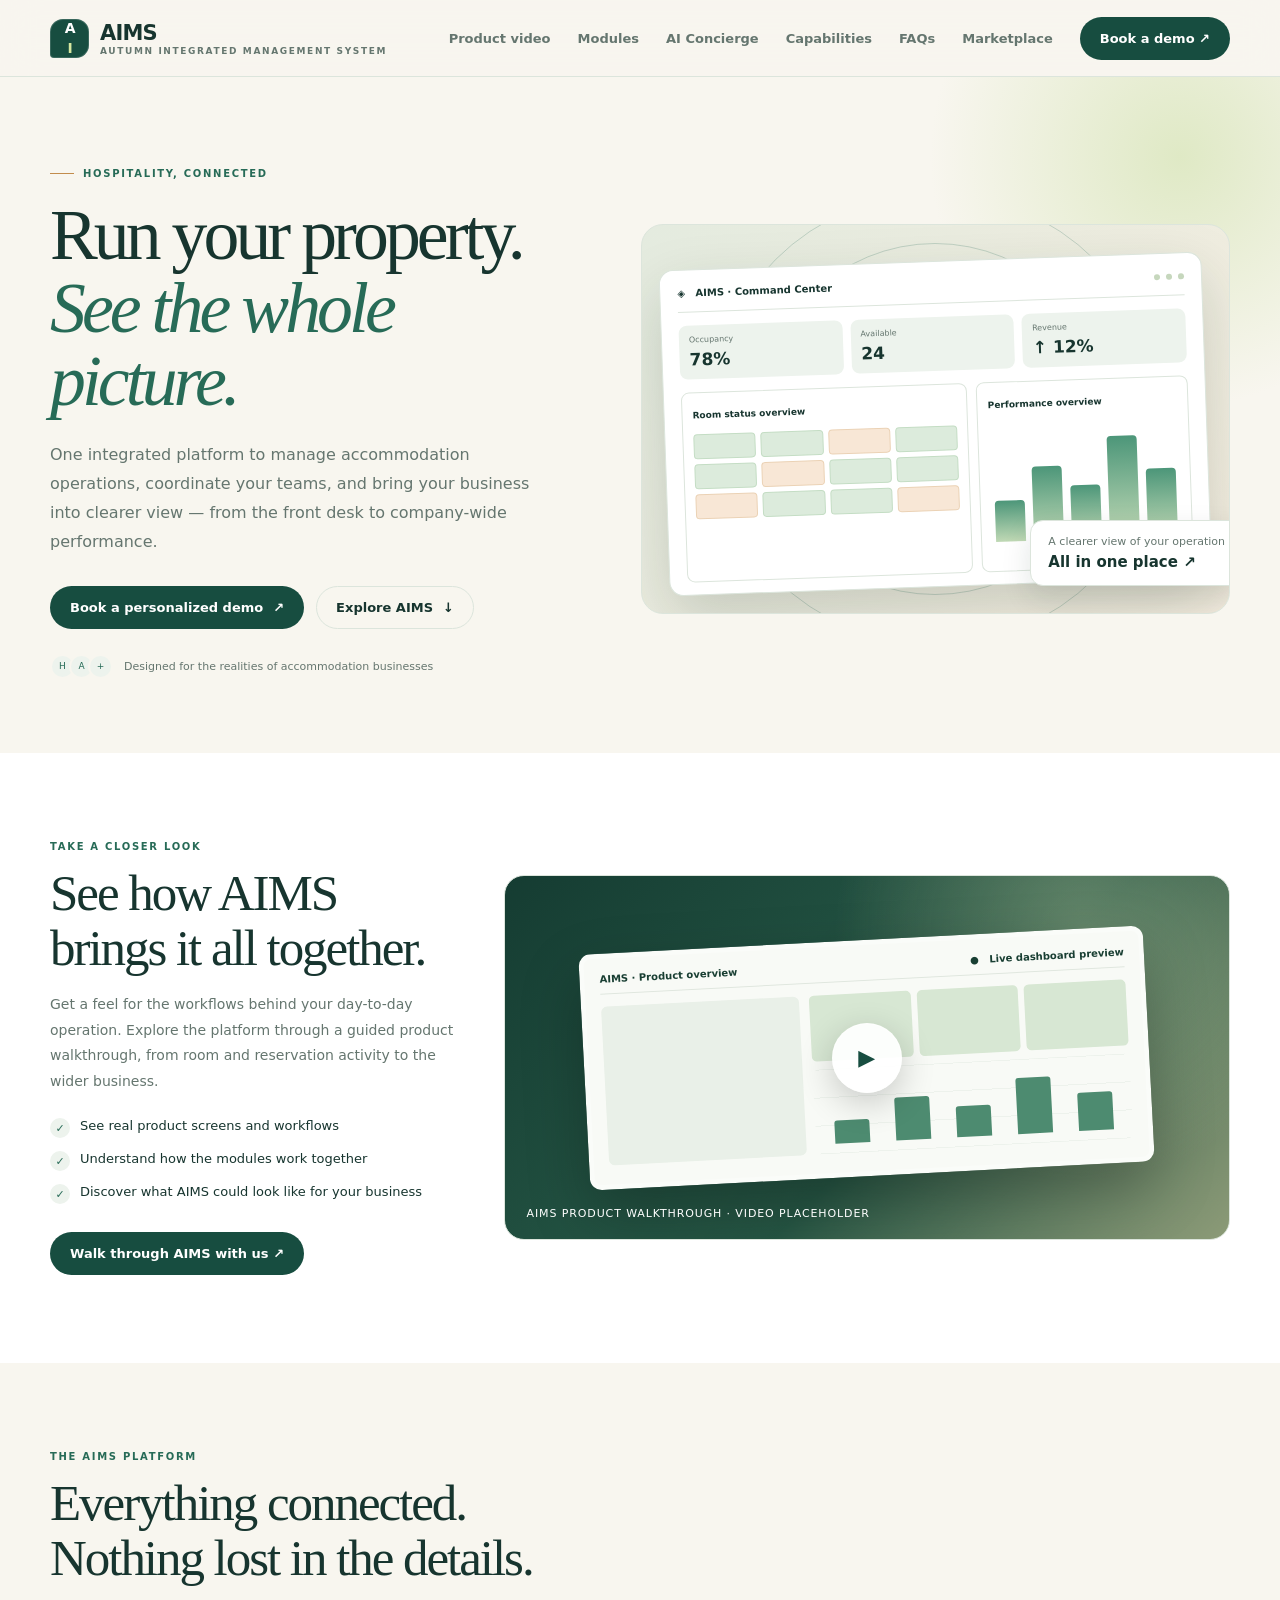
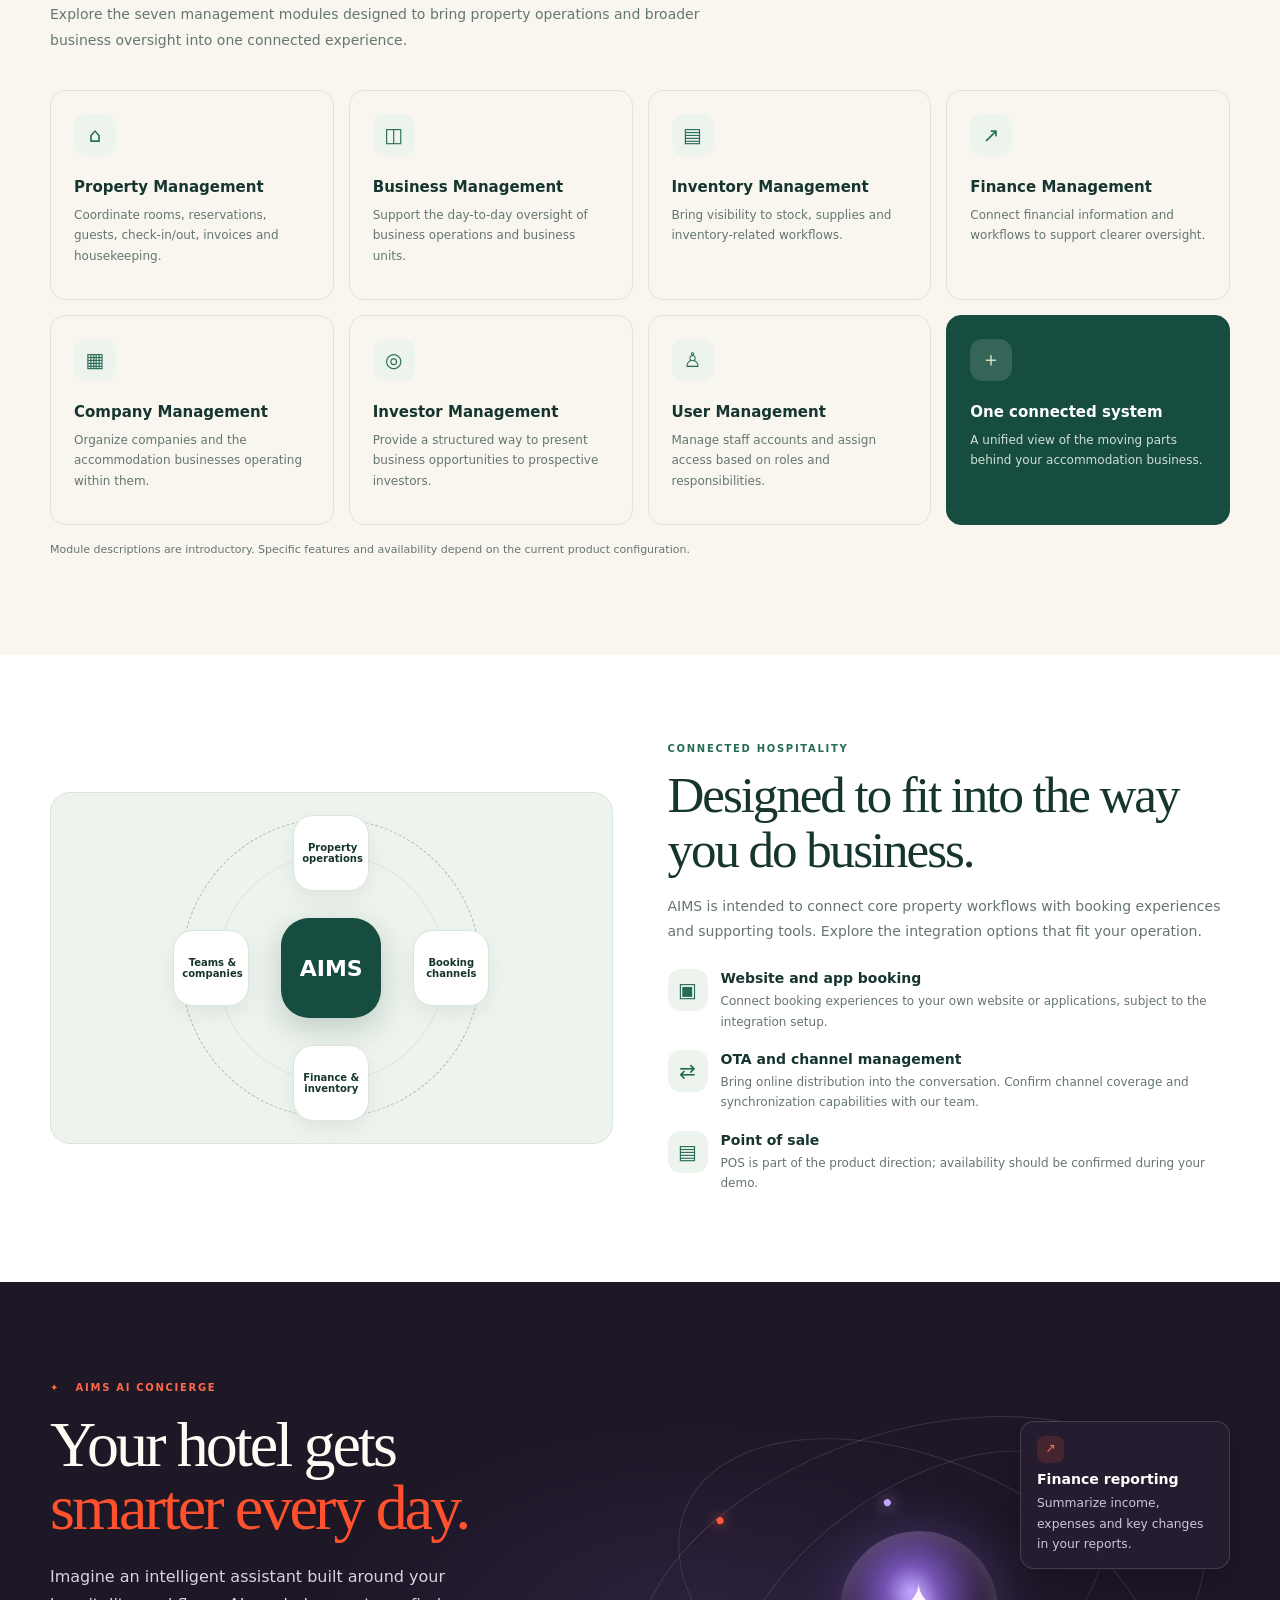
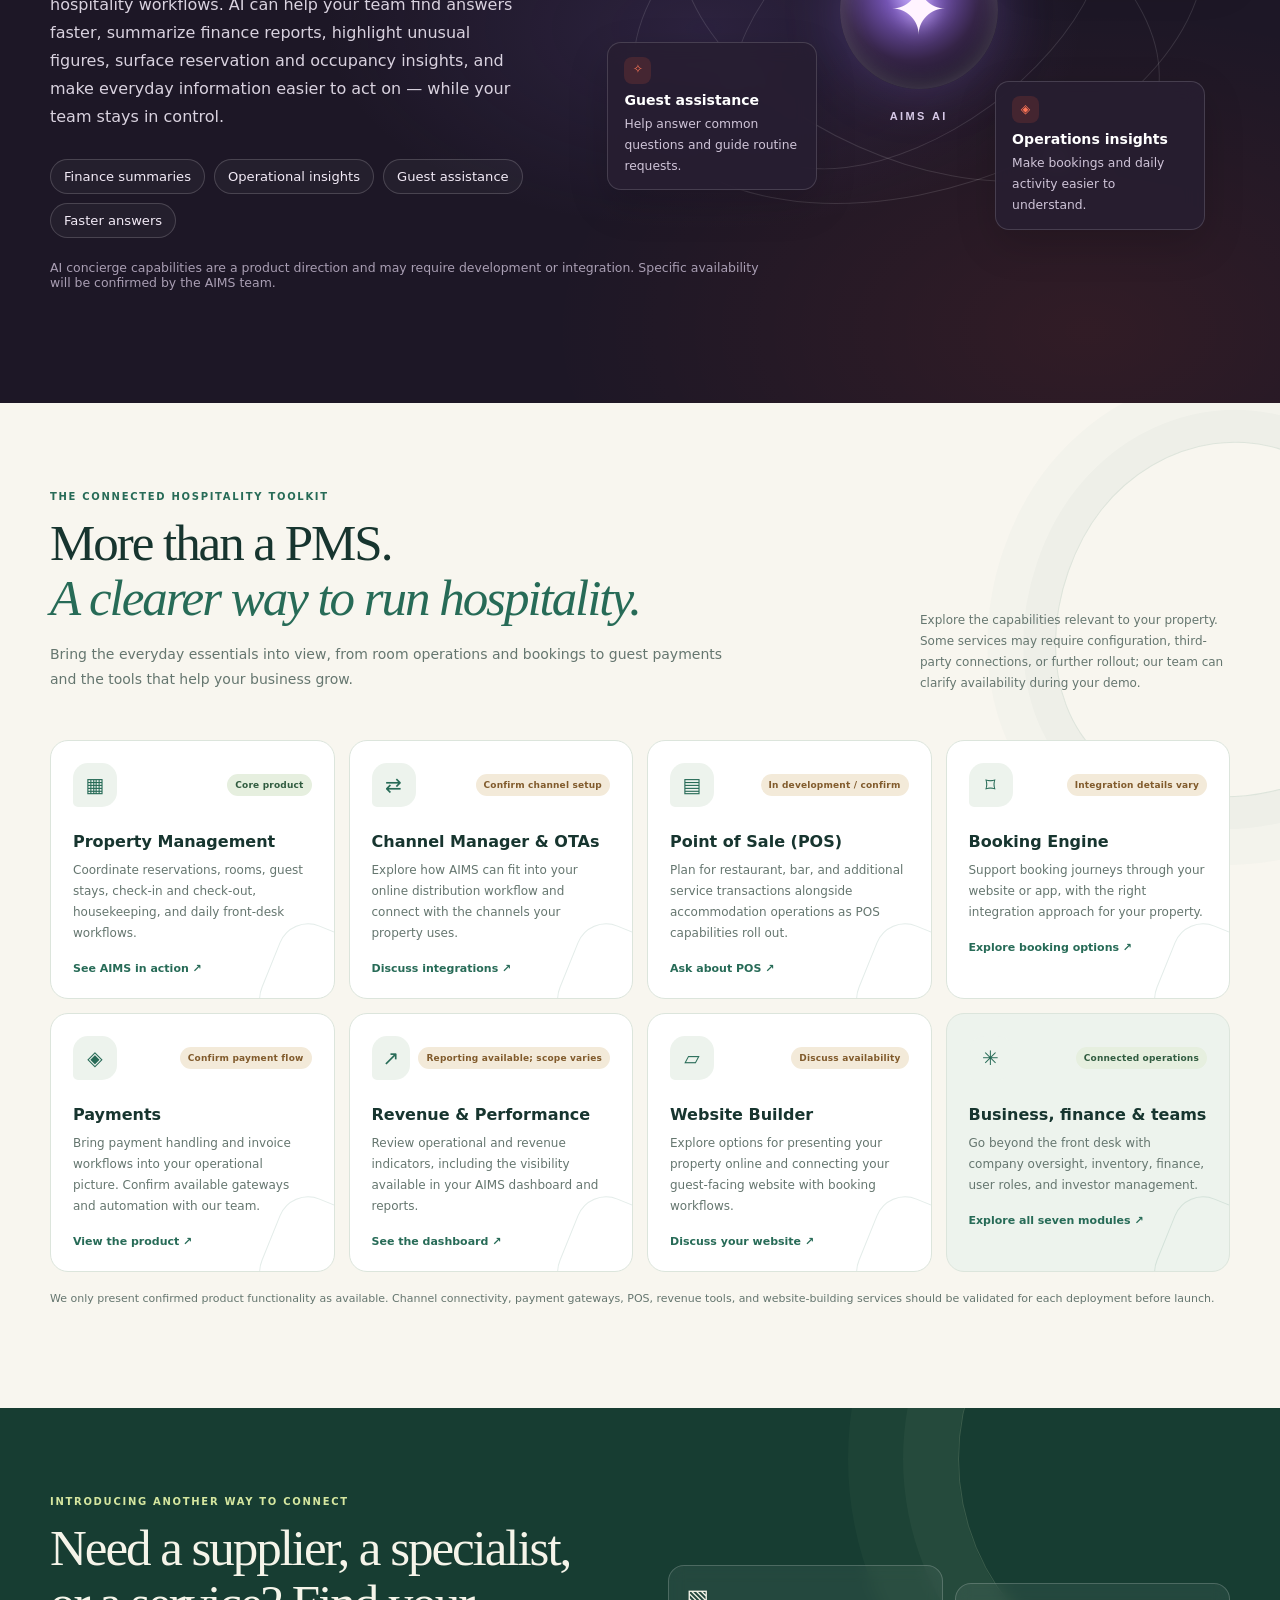
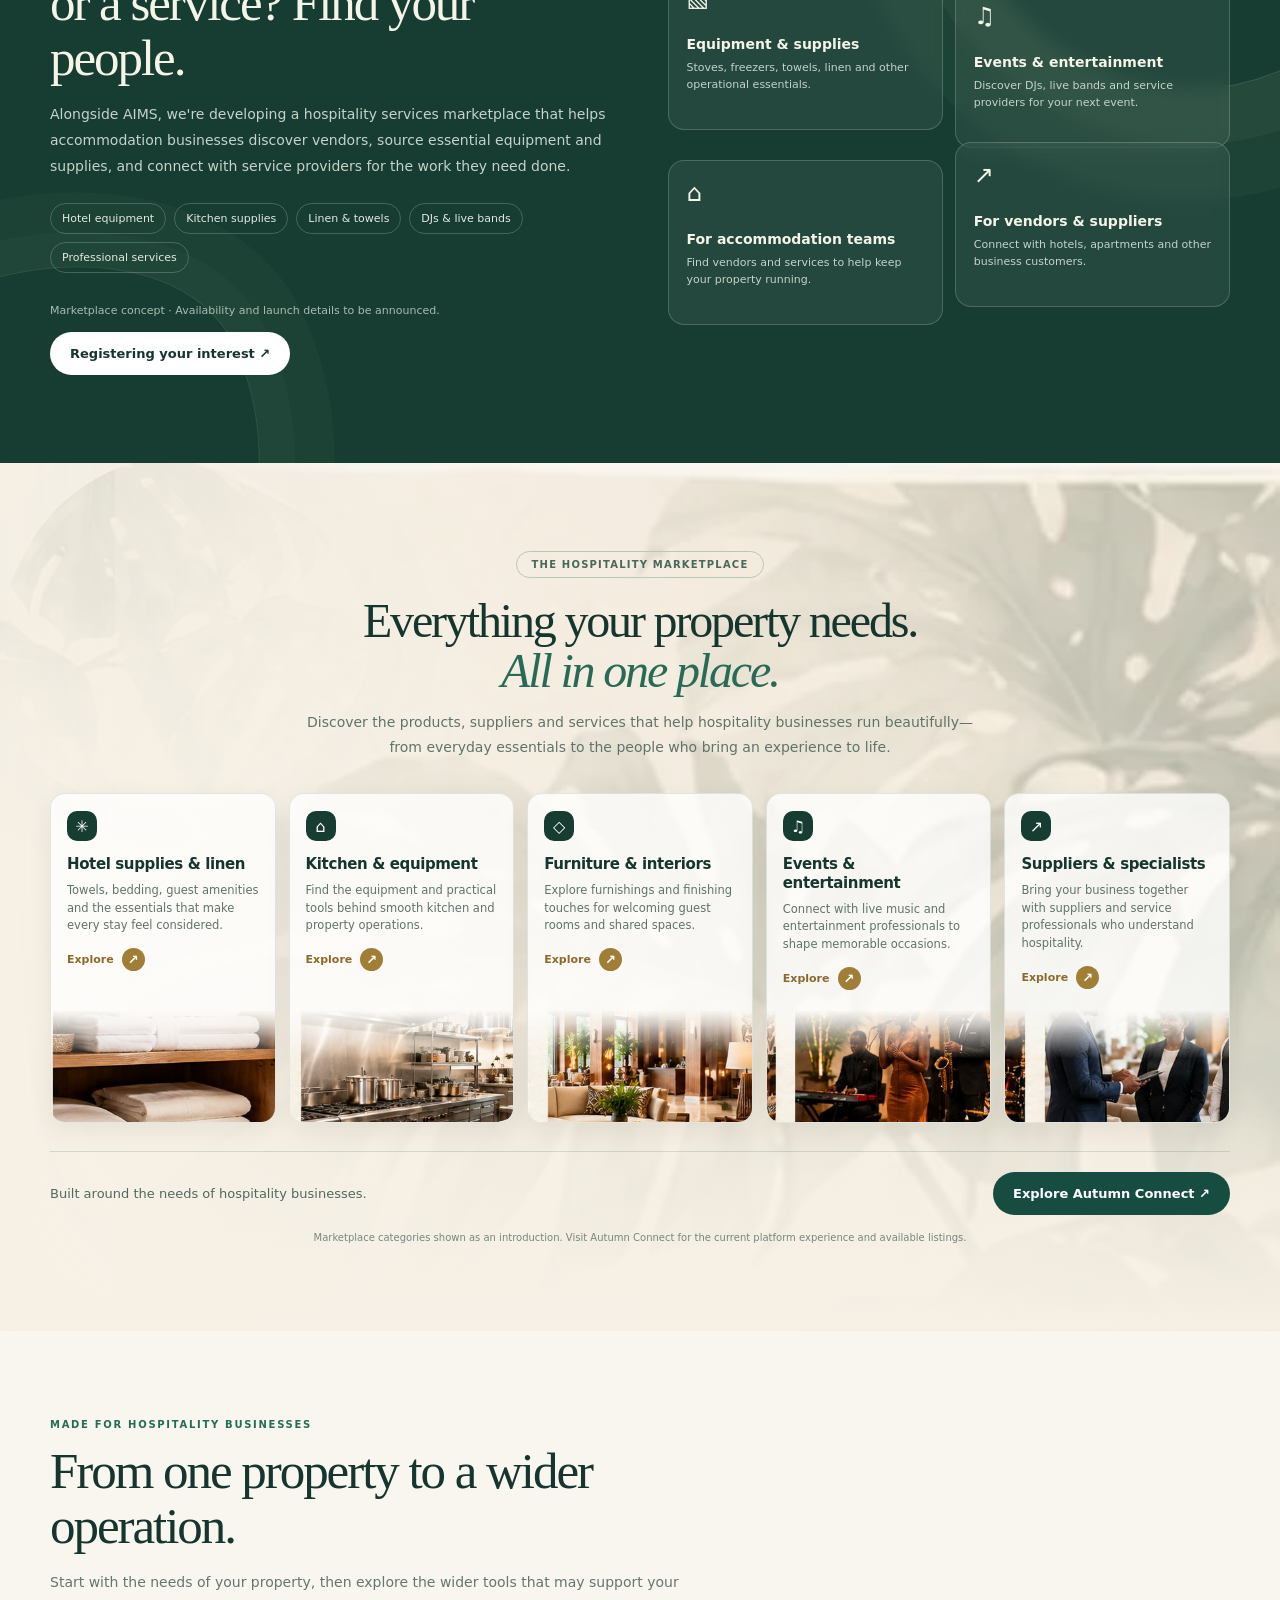
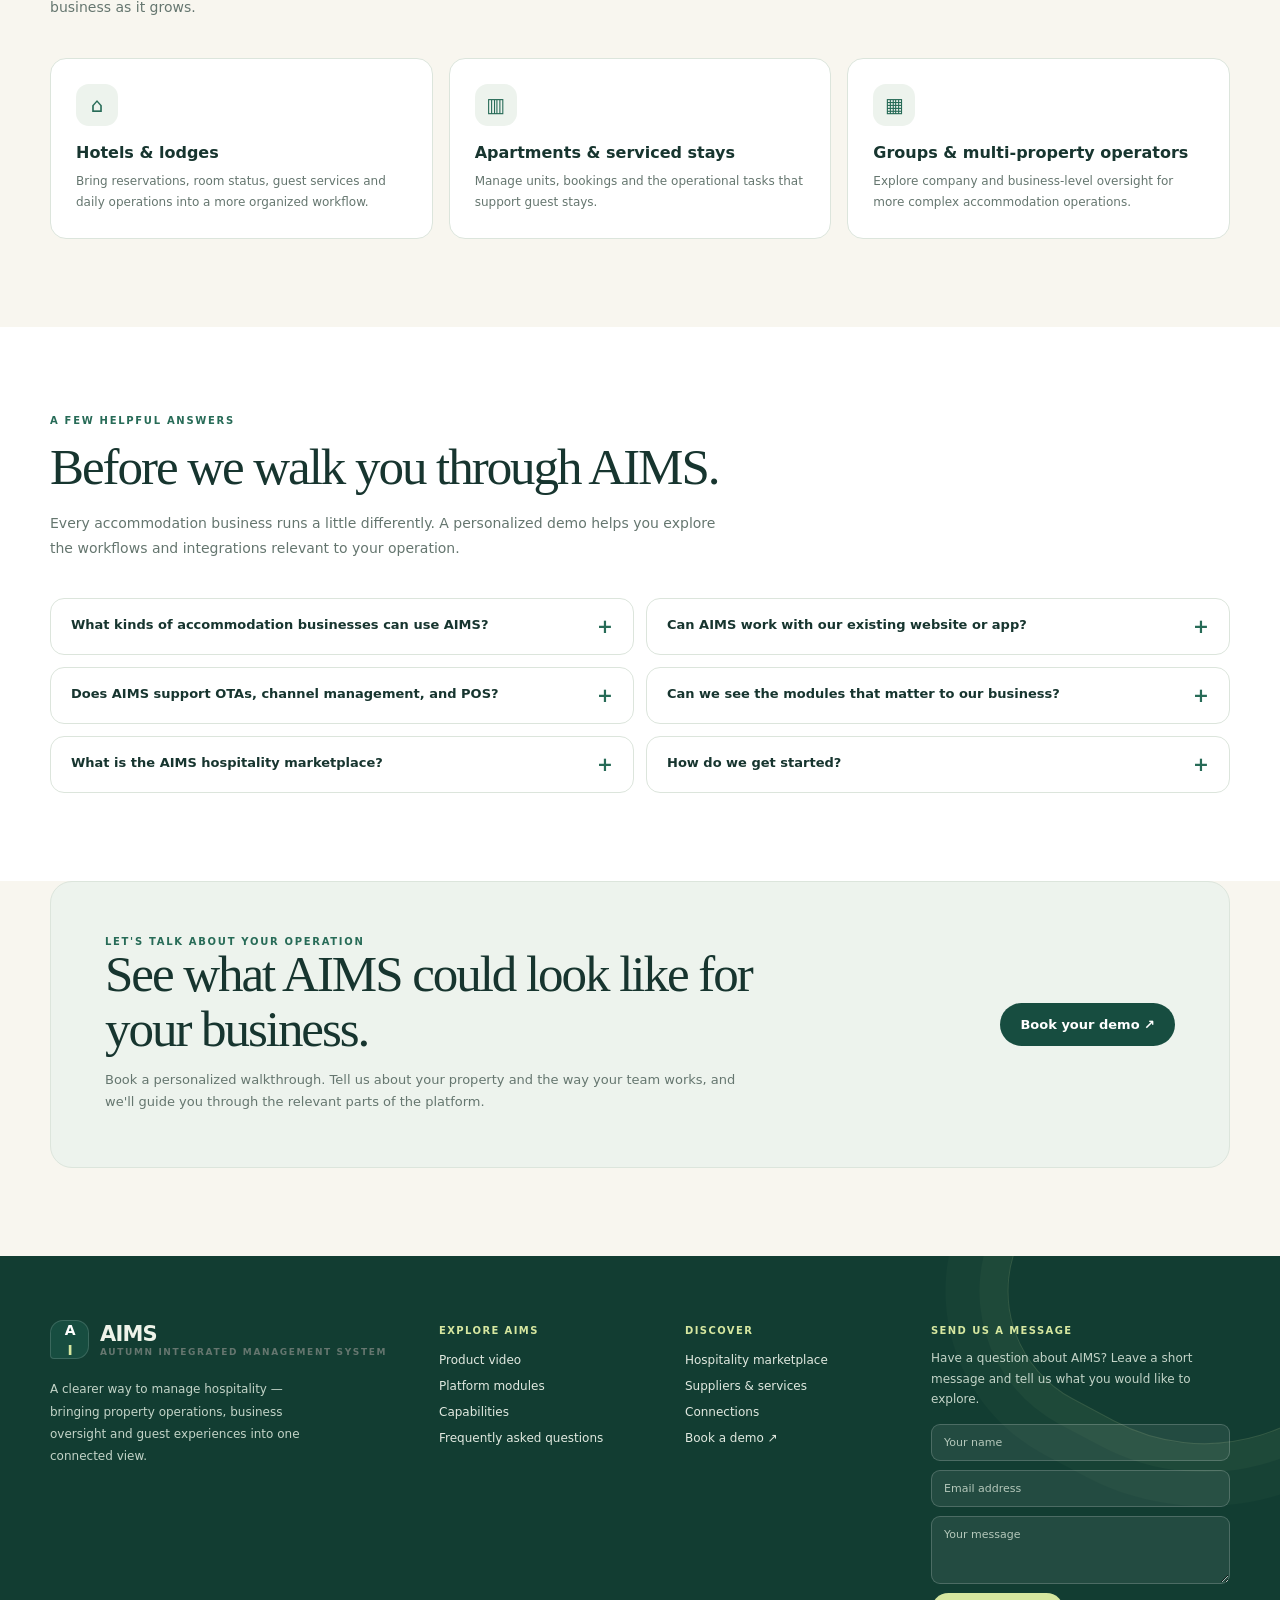
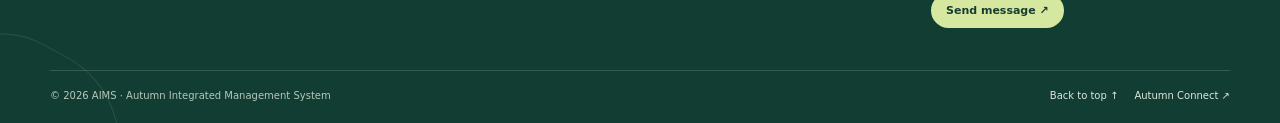
==== original-single-file-preview.html @ c4c13a61 "first commit" ====
<!DOCTYPE html>
<html lang="en">
<head>
<meta charset="UTF-8">
<meta name="viewport" content="width=device-width, initial-scale=1.0">
<meta name="description" content="AIMS brings property operations, business oversight, and hospitality services into one connected experience for accommodation businesses.">
<title>AIMS — Hospitality, connected</title>
<style>
:root { color-scheme: light dark; --ink: light-dark(#17352f,#eef5f1); --muted: light-dark(#65766f,#a7b7af); --paper: light-dark(#f8f6ef,#111c19); --surface: light-dark(#ffffff,#182622); --surface-soft: light-dark(#edf3ed,#20312b); --line: light-dark(#dce5dc,#33463e); --green: #174d40; --green-bright: #276b57; --lime: #d6e7a0; --gold: #c28c4c; --white: #fff; }
* { box-sizing: border-box; }
html { scroll-behavior: smooth; scroll-padding-top: 90px; }
::selection { background:#d6e7a0; color:#17352f; }
.reveal { opacity:0; transform:translateY(24px); transition:opacity .7s ease, transform .7s cubic-bezier(.2,.7,.2,1); }
.reveal.is-visible { opacity:1; transform:translateY(0); }
.reveal-delay-1 { transition-delay:.08s; } .reveal-delay-2 { transition-delay:.16s; } .reveal-delay-3 { transition-delay:.24s; }
.section-shape { position:relative; isolation:isolate; overflow:hidden; }
.section-shape:before { content:""; position:absolute; z-index:-1; width:360px; height:360px; border:1px solid rgba(39,107,87,.13); border-radius:44% 56% 60% 40% / 48% 40% 60% 52%; right:-140px; top:45px; transform:rotate(28deg); box-shadow:0 0 0 32px rgba(39,107,87,.025),0 0 0 68px rgba(39,107,87,.02); }
body { margin: 0; font-family: Inter, ui-sans-serif, system-ui, -apple-system, BlinkMacSystemFont, "Segoe UI", sans-serif; background: var(--paper); color: var(--ink); }
button, a { font: inherit; }
a { color: inherit; text-decoration: none; }
button { cursor: pointer; }
.site-root { min-height: 100vh; background: var(--paper); }
.wrap { width: min(1180px, calc(100% - 48px)); margin: 0 auto; }
.topbar { position: sticky; top: 0; z-index: 20; backdrop-filter: blur(18px); background: light-dark(rgba(248,246,239,.9),rgba(17,28,25,.9)); border-bottom: 1px solid var(--line); }
.nav { min-height: 76px; display:flex; align-items:center; justify-content:space-between; gap:24px; }
.brand { display:flex; align-items:center; gap:11px; font-weight:800; letter-spacing:-.04em; font-size:21px; }
.brand-mark { display:grid; place-items:center; width:39px; height:39px; border-radius:13px 13px 13px 4px; background:var(--green); color:#fff; font-size:14px; letter-spacing:-.08em; box-shadow: inset 0 0 0 1px rgba(255,255,255,.15); }
.brand small { display:block; color:var(--muted); font-size:9px; letter-spacing:.18em; font-weight:700; margin-top:1px; }
.nav-links { display:flex; align-items:center; gap:27px; color:var(--muted); font-size:13px; font-weight:650; }
.nav-links a:hover { color:var(--ink); }
.btn { display:inline-flex; justify-content:center; align-items:center; gap:10px; border:1px solid transparent; border-radius:999px; padding:13px 19px; font-weight:750; font-size:13px; transition:transform .2s, background .2s; }
.btn:hover { transform:translateY(-2px); }
.btn-primary { background:var(--green); color:#fff; }
.btn-primary:hover { background:var(--green-bright); }
.btn-light { background:var(--white); color:#17352f; }
.btn-outline { border-color:var(--line); color:var(--ink); background:transparent; }
.mobile-toggle { display:none; border:1px solid var(--line); background:var(--surface); color:var(--ink); border-radius:12px; padding:10px 12px; }
.hero { padding:82px 0 74px; overflow:hidden; position:relative; }
.hero:before { content:""; position:absolute; width:520px; height:520px; border-radius:50%; right:-160px; top:-180px; background:radial-gradient(circle, light-dark(#dfe9c5, #293d31) 0%, transparent 68%); pointer-events:none; }
.hero-grid { display:grid; grid-template-columns: .95fr 1.05fr; align-items:center; gap:58px; position:relative; }
.eyebrow { display:inline-flex; align-items:center; gap:9px; color:var(--green-bright); text-transform:uppercase; letter-spacing:.17em; font-size:10px; font-weight:850; }
.eyebrow:before { content:""; width:24px; height:1px; background:var(--gold); }
h1 { font-family: Georgia, "Times New Roman", serif; font-weight:500; letter-spacing:-.055em; line-height:1.02; font-size:clamp(45px,5.6vw,72px); margin:20px 0 23px; max-width:650px; }
h1 em { color:var(--green-bright); font-weight:500; }
.hero-copy { color:var(--muted); font-size:16px; line-height:1.8; max-width:510px; }
.hero-actions { display:flex; flex-wrap:wrap; gap:12px; margin-top:29px; }
.trust-line { display:flex; align-items:center; gap:11px; color:var(--muted); font-size:11px; margin-top:25px; }
.trust-dots { display:flex; }
.trust-dots span { width:25px; height:25px; border-radius:50%; border:2px solid var(--paper); margin-left:-6px; background:var(--surface-soft); display:grid; place-items:center; font-size:9px; color:var(--green-bright); }
.trust-dots span:first-child { margin-left:0; }
.hero-art { position:relative; min-width:0; }
.image-placeholder { position:relative; overflow:hidden; background:linear-gradient(135deg, light-dark(#e4ebdf,#243a30), light-dark(#f6eee0,#1a2a24)); border:1px solid var(--line); border-radius:22px; min-height:390px; display:flex; align-items:center; justify-content:center; }
.image-placeholder:before,.image-placeholder:after { content:""; position:absolute; border:1px solid rgba(39,107,87,.22); border-radius:50%; width:350px; height:350px; }
.image-placeholder:after { width:450px; height:450px; }
.placeholder-label { position:relative; z-index:1; text-align:center; padding:28px; max-width:300px; }
.placeholder-icon { width:54px; height:54px; margin:0 auto 15px; display:grid; place-items:center; border-radius:17px; background:var(--surface); border:1px solid var(--line); color:var(--green-bright); font-size:23px; }
.placeholder-label strong { display:block; font-size:14px; }
.placeholder-label span { display:block; margin-top:7px; color:var(--muted); font-size:11px; line-height:1.6; }
.mock-dashboard { position:absolute; inset:36px 22px 26px; z-index:2; background:var(--surface); border:1px solid var(--line); border-radius:14px; box-shadow:0 24px 60px rgba(16,45,35,.18); padding:17px; transform:rotate(-2deg); }
.mock-top { display:flex; justify-content:space-between; align-items:center; padding-bottom:13px; border-bottom:1px solid var(--line); font-size:10px; font-weight:800; }
.mock-pills { display:flex; gap:6px; }
.mock-pills i { display:block; width:6px; height:6px; background:#c6d7bd; border-radius:50%; }
.mock-metrics { display:grid; grid-template-columns:repeat(3,1fr); gap:8px; margin:13px 0; }
.metric { background:var(--surface-soft); border-radius:8px; padding:10px; }
.metric small { display:block; color:var(--muted); font-size:8px; }
.metric b { display:block; font-size:17px; margin-top:5px; }
.mock-content { display:grid; grid-template-columns:1.15fr .85fr; gap:9px; height:190px; }
.mock-panel { border:1px solid var(--line); border-radius:8px; padding:10px; }
.mock-panel label { font-size:9px; font-weight:800; }
.room-grid { display:grid; grid-template-columns:repeat(4,1fr); gap:5px; margin-top:12px; }
.room-grid i { height:25px; border-radius:4px; background:#dcebdc; border:1px solid #c4ddc4; }
.room-grid i:nth-child(3n) { background:#f8e7d6; border-color:#ebd2b5; }
.bars { display:flex; align-items:end; gap:8px; height:130px; padding:10px 4px 0; }
.bars i { flex:1; background:linear-gradient(#4c9679,#c0d9b5); border-radius:4px 4px 0 0; }
.bars i:nth-child(1){height:34%}.bars i:nth-child(2){height:62%}.bars i:nth-child(3){height:45%}.bars i:nth-child(4){height:85%}.bars i:nth-child(5){height:57%}
.float-note { position:absolute; z-index:4; right:-14px; bottom:27px; background:var(--surface); border:1px solid var(--line); border-radius:13px; padding:14px 17px; box-shadow:0 12px 30px rgba(20,40,30,.12); font-size:11px; }
.float-note strong { display:block; font-size:15px; margin-top:5px; }
.section { padding:88px 0; }
.section-white { background:var(--surface); }
.section-head { max-width:690px; margin-bottom:37px; }
.kicker { text-transform:uppercase; letter-spacing:.17em; font-size:10px; color:var(--green-bright); font-weight:850; }
h2 { font-family:Georgia, "Times New Roman", serif; font-weight:500; letter-spacing:-.04em; line-height:1.08; font-size:clamp(34px,4.2vw,51px); margin:14px 0 16px; }
.section-head p,.section-copy { color:var(--muted); line-height:1.8; font-size:14px; }
.video-wrap { display:grid; grid-template-columns:.72fr 1.28fr; gap:45px; align-items:center; }
.video-copy p { color:var(--muted); font-size:14px; line-height:1.85; }
.check-list { list-style:none; padding:0; margin:23px 0 28px; display:grid; gap:13px; }
.check-list li { display:flex; gap:10px; align-items:flex-start; font-size:13px; }
.check { display:grid; place-items:center; flex:0 0 20px; height:20px; border-radius:50%; background:var(--surface-soft); color:var(--green-bright); font-size:11px; }
.video-frame { position:relative; min-height:365px; border-radius:20px; overflow:hidden; border:1px solid var(--line); background:linear-gradient(135deg,#153c32,#285b48 58%,#b6c99b); display:grid; place-items:center; }
.video-frame:before { content:""; position:absolute; inset:0; background:radial-gradient(circle at 80% 15%,rgba(225,237,187,.34),transparent 38%),linear-gradient(125deg,transparent 35%,rgba(0,0,0,.23)); }
.video-screen { position:absolute; width:78%; height:65%; background:#f8faf6; border:5px solid rgba(255,255,255,.25); border-radius:12px; box-shadow:0 25px 60px rgba(0,0,0,.25); transform:rotate(-3deg); padding:15px; }
.screen-head { display:flex; justify-content:space-between; align-items:center; border-bottom:1px solid #e0e7df; padding-bottom:9px; color:#183e32; font-size:10px; font-weight:800; }
.screen-layout { display:grid; grid-template-columns:1fr 1.6fr; gap:10px; height:calc(100% - 25px); padding-top:12px; }
.screen-sidebar { background:#e9f0e8; border-radius:6px; }
.screen-main { display:grid; grid-template-rows:1fr 1.3fr; gap:8px; }
.screen-cards { display:grid; grid-template-columns:repeat(3,1fr); gap:6px; }
.screen-cards i { border-radius:5px; background:#d7e7d3; }
.screen-chart { border-radius:6px; background:repeating-linear-gradient(to bottom,#edf2ec 0,#edf2ec 1px,transparent 1px,transparent 28px); display:flex; align-items:end; justify-content:space-around; padding:10px; gap:8px; }
.screen-chart i { width:12%; border-radius:3px 3px 0 0; background:#4d8b70; }
.screen-chart i:nth-child(1){height:35%}.screen-chart i:nth-child(2){height:65%}.screen-chart i:nth-child(3){height:47%}.screen-chart i:nth-child(4){height:85%}.screen-chart i:nth-child(5){height:58%}
.play-button { position:relative; z-index:3; width:70px; height:70px; border:1px solid rgba(255,255,255,.65); border-radius:50%; background:rgba(255,255,255,.93); color:var(--green); font-size:22px; box-shadow:0 10px 35px rgba(0,0,0,.2); }
.video-caption { position:absolute; z-index:3; bottom:19px; left:22px; color:#fff; font-size:11px; letter-spacing:.08em; text-transform:uppercase; }
.video-hint { display:none; position:absolute; z-index:5; inset:auto 18px 55px; padding:12px; border-radius:10px; background:rgba(13,34,27,.9); color:white; text-align:center; font-size:12px; }
.video-frame.show-hint .video-hint { display:block; }
.module-grid { display:grid; grid-template-columns:repeat(4,1fr); gap:15px; }
.module-card { padding:23px; border:1px solid var(--line); border-radius:15px; background:var(--paper); min-height:210px; transition:transform .2s,border-color .2s; }
.module-card:hover { transform:translateY(-4px); border-color:var(--green-bright); }
.module-icon { display:grid; place-items:center; width:42px; height:42px; border-radius:13px; background:var(--surface-soft); color:var(--green-bright); font-size:20px; margin-bottom:22px; }
.module-card h3 { font-size:15px; margin:0 0 9px; }
.module-card p { color:var(--muted); font-size:12px; line-height:1.7; margin:0; }
.modules-note { color:var(--muted); font-size:11px; margin-top:18px; }
.integrations { display:grid; grid-template-columns:1fr 1fr; gap:55px; align-items:center; }
.integration-art { border-radius:20px; min-height:350px; background:var(--surface-soft); border:1px solid var(--line); display:grid; place-items:center; padding:25px; }
.orbit { width:min(300px,100%); aspect-ratio:1; border:1px dashed light-dark(#a9b9a4,#4b6657); border-radius:50%; position:relative; display:grid; place-items:center; }
.orbit:before { content:""; position:absolute; inset:35px; border:1px solid var(--line); border-radius:50%; }
.orbit-core { position:relative; z-index:2; display:grid; place-items:center; width:100px; height:100px; background:var(--green); color:white; border-radius:28px; font-weight:850; font-size:22px; box-shadow:0 10px 30px rgba(22,70,56,.22); }
.orbit-node { position:absolute; z-index:3; width:76px; height:76px; border-radius:20px; background:var(--surface); border:1px solid var(--line); display:grid; place-items:center; text-align:center; font-size:10px; font-weight:750; padding:8px; box-shadow:0 8px 20px rgba(0,0,0,.06); }
.orbit-node:nth-child(2){top:-4px;left:calc(50% - 38px)}.orbit-node:nth-child(3){right:-9px;top:calc(50% - 38px)}.orbit-node:nth-child(4){bottom:-4px;left:calc(50% - 38px)}.orbit-node:nth-child(5){left:-9px;top:calc(50% - 38px)}
.integration-points { display:grid; gap:18px; margin-top:25px; }
.point { display:flex; gap:13px; align-items:flex-start; }
.point .module-icon { flex:0 0 40px; margin:0; }
.point h3 { margin:1px 0 5px; font-size:14px; }
.point p { margin:0; color:var(--muted); font-size:12px; line-height:1.7; }
.market-section { background:#173d32; color:#f5f4e9; position:relative; overflow:hidden; }
.market-section:before { content:""; position:absolute; left:-150px; bottom:-220px; width:420px; height:420px; border:1px solid rgba(218,233,187,.12); border-radius:38% 62% 56% 44% / 42% 40% 60% 58%; transform:rotate(-25deg); box-shadow:0 0 0 35px rgba(218,233,187,.025),0 0 0 75px rgba(218,233,187,.02); }
.market-section:after { content:""; position:absolute; right:-140px; top:-180px; width:460px; height:460px; border:1px solid rgba(218,233,187,.18); border-radius:50%; box-shadow:0 0 0 55px rgba(218,233,187,.04),0 0 0 110px rgba(218,233,187,.03); }
.market-grid { display:grid; grid-template-columns:1fr 1fr; align-items:center; gap:55px; position:relative; z-index:1; }
.market-section .kicker { color:var(--lime); }
.market-section h2 { max-width:590px; }
.market-section p { color:#c5d3c9; line-height:1.85; font-size:14px; }
.market-cards { display:grid; grid-template-columns:1fr 1fr; gap:12px; }
.market-card { min-height:165px; border:1px solid rgba(255,255,255,.19); background:rgba(255,255,255,.06); border-radius:16px; padding:18px; backdrop-filter:blur(8px); }
.market-card:nth-child(2),.market-card:nth-child(3) { transform:translateY(18px); }
.market-card .mini-icon { font-size:24px; margin-bottom:24px; }
.market-card strong { display:block; font-size:14px; }
.market-card span { display:block; margin-top:7px; color:#c5d3c9; font-size:11px; line-height:1.6; }
.market-tags { display:flex; flex-wrap:wrap; gap:8px; margin:23px 0 28px; }
.market-tags span { padding:8px 11px; border:1px solid rgba(255,255,255,.2); border-radius:999px; color:#e3e9df; font-size:11px; }
.market-foot { font-size:11px !important; color:#a8bdb0 !important; }
.capability-intro { display:flex; justify-content:space-between; align-items:end; gap:28px; margin-bottom:34px; }
.capability-intro .section-head { margin:0; }
.capability-note { max-width:310px; font-size:12px; line-height:1.75; color:var(--muted); }
.capability-grid { display:grid; grid-template-columns:repeat(4,1fr); gap:14px; }
.capability-card { position:relative; overflow:hidden; min-height:225px; border:1px solid var(--line); border-radius:18px; padding:22px; background:var(--surface); transition:transform .25s,border-color .25s,box-shadow .25s; }
.capability-card:hover { transform:translateY(-6px) rotate(-.3deg); border-color:#9bb69b; box-shadow:0 18px 36px rgba(20,55,40,.08); }
.capability-card:after { content:""; position:absolute; width:110px; height:110px; border:1px solid rgba(39,107,87,.13); border-radius:35% 65% 62% 38%; right:-44px; bottom:-45px; transform:rotate(22deg); }
.capability-top { display:flex; align-items:center; justify-content:space-between; gap:8px; margin-bottom:25px; }
.capability-icon { display:grid; place-items:center; width:44px; height:44px; border-radius:15px 15px 15px 5px; background:var(--surface-soft); color:var(--green-bright); font-size:20px; }
.status { border-radius:999px; padding:6px 8px; font-size:9px; font-weight:800; letter-spacing:.02em; background:#e6efdf; color:#315c40; white-space:nowrap; }
.status.confirm { background:#f3ead9; color:#815b2c; }
.capability-card h3 { font-size:16px; margin:0 0 9px; }
.capability-card p { font-size:12px; line-height:1.75; color:var(--muted); margin:0; max-width:280px; }
.capability-link { display:inline-flex; margin-top:18px; font-size:11px; font-weight:800; color:var(--green-bright); }
.capability-footnote { color:var(--muted); font-size:11px; line-height:1.7; margin-top:18px; }
.faq-list { display:grid; grid-template-columns:1fr 1fr; gap:12px; }
.faq-item { border:1px solid var(--line); border-radius:14px; padding:18px 20px; background:var(--surface); }
.faq-item summary { cursor:pointer; list-style:none; font-weight:750; font-size:13px; display:flex; justify-content:space-between; gap:14px; }
.faq-item summary::-webkit-details-marker { display:none; }
.faq-item summary:after { content:"+"; color:var(--green-bright); font-size:19px; line-height:1; }
.faq-item[open] summary:after { content:"−"; }
.faq-item p { color:var(--muted); font-size:12px; line-height:1.75; margin:13px 0 0; }
.audience { display:grid; grid-template-columns:repeat(3,1fr); gap:16px; }
.audience-card { border:1px solid var(--line); border-radius:16px; padding:25px; background:var(--surface); }
.audience-card .module-icon { margin-bottom:17px; }
.audience-card h3 { font-size:16px; margin:0 0 9px; }
.audience-card p { font-size:12px; color:var(--muted); line-height:1.75; margin:0; }
.cta-panel { border-radius:22px; padding:54px; background:var(--surface-soft); border:1px solid var(--line); display:grid; grid-template-columns:1fr auto; gap:25px; align-items:center; }
.cta-panel h2 { margin:0 0 12px; max-width:660px; }
.cta-panel p { color:var(--muted); line-height:1.7; margin:0; max-width:650px; font-size:13px; }
.footer { position:relative; isolation:isolate; overflow:hidden; padding:64px 0 22px; color:#eef3e9; background:#123d32; }
.footer:before,.footer:after { content:""; position:absolute; z-index:-1; pointer-events:none; border:1px solid rgba(214,231,160,.17); border-radius:46% 54% 61% 39%; transform:rotate(28deg); }
.footer:before { width:360px; height:360px; right:-110px; top:-170px; box-shadow:0 0 0 28px rgba(214,231,160,.035),0 0 0 62px rgba(214,231,160,.025); }
.footer:after { width:210px; height:210px; left:-95px; bottom:-130px; border-color:rgba(255,255,255,.10); }
.footer-main { display:grid; grid-template-columns:1.35fr .8fr .8fr 1.15fr; gap:38px; padding-bottom:42px; }
.footer-brand-copy { color:#c3d4c8; font-size:12px; line-height:1.85; max-width:280px; margin:19px 0 0; }
.footer-heading { color:#d6e7a0; font-size:10px; letter-spacing:.14em; text-transform:uppercase; font-weight:800; margin:5px 0 17px; }
.footer-nav { display:grid; gap:12px; }
.footer-nav a { color:#e1e9e0; font-size:12px; transition:color .2s,transform .2s; width:fit-content; }
.footer-nav a:hover { color:#d6e7a0; transform:translateX(3px); }
.footer-contact-copy { color:#c3d4c8; font-size:12px; line-height:1.7; margin:-5px 0 14px; }
.footer-contact-form { display:grid; gap:9px; }
.footer-contact-form input,.footer-contact-form textarea { width:100%; min-width:0; color:#f5f6f0; background:rgba(255,255,255,.075); border:1px solid rgba(255,255,255,.19); border-radius:9px; padding:11px 12px; font:inherit; font-size:11px; outline:none; }
.footer-contact-form input::placeholder,.footer-contact-form textarea::placeholder { color:#b5c8bb; }
.footer-contact-form input:focus,.footer-contact-form textarea:focus { border-color:#d6e7a0; }
.footer-contact-form textarea { resize:vertical; min-height:68px; }
.footer-submit { border:0; border-radius:999px; padding:11px 15px; background:#d6e7a0; color:#173d32; font-weight:800; font-size:11px; cursor:pointer; justify-self:start; }
.footer-form-note { display:none; font-size:10px; line-height:1.5; color:#d6e7a0; }
.footer-form-note.show { display:block; }
.footer-bottom { display:flex; align-items:center; justify-content:space-between; flex-wrap:wrap; gap:14px; border-top:1px solid rgba(255,255,255,.15); padding-top:19px; color:#b5c8bb; font-size:10px; }
.footer-bottom-links { display:flex; gap:16px; flex-wrap:wrap; }
.footer-bottom a { color:#dce7dc; }
.footer-bottom a:hover { color:#d6e7a0; }
.modal-backdrop { position:fixed; inset:0; z-index:50; background:rgba(8,20,15,.64); display:none; place-items:center; padding:20px; }
.modal-backdrop.open { display:grid; }
.modal { width:min(520px,100%); background:var(--surface); color:var(--ink); border:1px solid var(--line); border-radius:20px; padding:28px; box-shadow:0 30px 90px rgba(0,0,0,.3); }
.modal-head { display:flex; align-items:flex-start; justify-content:space-between; gap:18px; }
.modal h2 { font-size:31px; margin:8px 0 10px; }
.modal p { color:var(--muted); font-size:13px; line-height:1.7; }
.close-modal { border:1px solid var(--line); background:var(--paper); color:var(--ink); width:36px; height:36px; border-radius:50%; font-size:20px; }
.demo-form { display:grid; gap:13px; margin-top:22px; }
.demo-form label { display:grid; gap:7px; color:var(--muted); font-size:11px; font-weight:750; }
.demo-form input,.demo-form select,.demo-form textarea { width:100%; border:1px solid var(--line); border-radius:10px; padding:12px; background:var(--paper); color:var(--ink); font:inherit; font-size:13px; }
.demo-form textarea { min-height:76px; resize:vertical; }
.form-note { font-size:10px !important; }
.toast { display:none; padding:12px; border-radius:10px; background:var(--surface-soft); color:var(--ink); font-size:12px; line-height:1.6; }
.toast.show { display:block; }
@media (max-width: 900px) { .faq-list { grid-template-columns:1fr; } .capability-grid { grid-template-columns:repeat(2,1fr); } .capability-intro { align-items:flex-start; flex-direction:column; } .hero-grid,.video-wrap,.integrations,.market-grid { grid-template-columns:1fr; gap:34px; } .hero { padding-top:58px; } .hero-art { max-width:680px; width:100%; margin:auto; } .module-grid { grid-template-columns:repeat(2,1fr); } .market-grid { gap:42px; } .cta-panel { grid-template-columns:1fr; padding:36px; } .cta-panel .btn { justify-self:start; } }
@media (max-width: 650px) { .capability-grid { grid-template-columns:1fr 1fr; gap:10px; } .capability-card { padding:16px; min-height:225px; } .capability-card h3 { font-size:14px; } .capability-card p { font-size:11px; } .capability-top { align-items:flex-start; flex-direction:column; margin-bottom:18px; } .wrap { width:min(100% - 32px,1180px); } .nav { min-height:67px; } .mobile-toggle { display:block; } .nav-links { display:none; position:absolute; top:66px; left:0; right:0; padding:20px 24px 24px; background:var(--paper); border-bottom:1px solid var(--line); flex-direction:column; align-items:stretch; gap:18px; } .nav-links.open { display:flex; } .nav-links .btn { align-self:flex-start; } .brand { font-size:18px; } .hero { padding:49px 0 56px; } h1 { font-size:48px; } .hero-copy { font-size:14px; } .image-placeholder { min-height:300px; } .mock-dashboard { inset:28px 12px 22px; padding:11px; } .mock-content { height:145px; } .room-grid i { height:19px; } .metric { padding:7px; } .metric b { font-size:14px; } .float-note { right:0; bottom:12px; } .section { padding:64px 0; } .video-frame { min-height:270px; } .video-screen { width:84%; height:61%; padding:9px; } .module-grid { grid-template-columns:1fr 1fr; gap:10px; } .module-card { padding:16px; min-height:195px; } .module-icon { margin-bottom:15px; } .module-card h3 { font-size:13px; } .module-card p { font-size:11px; } .integration-art { min-height:290px; } .orbit { width:245px; } .orbit-node { width:65px; height:65px; font-size:9px; } .orbit-node:nth-child(2){left:calc(50% - 32px)} .orbit-node:nth-child(3){right:-7px;top:calc(50% - 32px)} .orbit-node:nth-child(4){left:calc(50% - 32px)} .orbit-node:nth-child(5){left:-7px;top:calc(50% - 32px)} .orbit-core { width:82px; height:82px; border-radius:23px; } .market-cards { gap:9px; } .market-card { min-height:150px; padding:14px; } .market-card:nth-child(2),.market-card:nth-child(3) { transform:translateY(10px); } .audience { grid-template-columns:1fr; } .cta-panel { padding:27px 22px; } .footer-row { align-items:flex-start; flex-direction:column; } }
@media (prefers-reduced-motion: reduce) { html { scroll-behavior:auto; } .reveal { opacity:1; transform:none; } *,*::before,*::after { transition:none !important; } }

/* AI Concierge feature section */
.ai-concierge-section{position:relative;overflow:hidden;background:#1d1726;color:#fffaf4;padding:100px 0;isolation:isolate}
.ai-concierge-section:before{content:"";position:absolute;inset:0;background:radial-gradient(ellipse at 55% 48%,rgba(103,77,159,.20),transparent 38%),radial-gradient(ellipse at 85% 90%,rgba(255,77,35,.09),transparent 35%);z-index:-2}
.ai-concierge-grid{display:grid;grid-template-columns:minmax(280px,.9fr) minmax(360px,1.1fr);gap:48px;align-items:center}
.ai-concierge-section .kicker{color:#ff6848}.ai-concierge-section h2{font-family:Georgia,'Times New Roman',serif;font-weight:400;font-size:clamp(2.8rem,5vw,5rem);line-height:.99;letter-spacing:-.045em;margin:20px 0 24px;max-width:550px}.ai-concierge-section h2 em{font-style:normal;color:#ff512d}.ai-concierge-copy{font-size:1rem;line-height:1.75;color:#d9d2df;max-width:480px}.ai-concierge-tags{display:flex;flex-wrap:wrap;gap:9px;margin-top:28px}.ai-concierge-tags span{border:1px solid rgba(255,255,255,.17);border-radius:999px;padding:9px 13px;color:#f2eaf6;font-size:.82rem;background:rgba(255,255,255,.035)}
.ai-orbit-stage{position:relative;min-height:440px;display:grid;place-items:center}.ai-orbit{position:absolute;width:min(100%,590px);height:360px;border:1px solid rgba(255,255,255,.12);border-radius:50%;transform:rotate(-18deg);animation:ai-orbit-breathe 8s ease-in-out infinite}.ai-orbit.orbit-two{width:min(90%,510px);height:300px;transform:rotate(24deg);animation-delay:-3s}.ai-orbit.orbit-three{width:min(78%,430px);height:240px;transform:rotate(-36deg);animation-delay:-5s}.ai-orbit:after{content:"";position:absolute;top:8%;left:22%;width:7px;height:7px;border-radius:50%;background:#ff5938;box-shadow:0 0 12px #ff5938}.ai-orbit.orbit-two:after{top:75%;left:86%;background:#fff;box-shadow:0 0 12px #fff}.ai-orbit.orbit-three:after{top:4%;left:58%;background:#c4a6ff;box-shadow:0 0 14px #c4a6ff}
.ai-core{position:relative;width:158px;height:158px;border-radius:50%;display:grid;place-items:center;background:radial-gradient(circle at 45% 38%,#bda1ff 0,#7252b2 20%,#352447 53%,#21182d 72%);box-shadow:0 0 55px rgba(154,117,255,.25),inset 0 0 25px rgba(255,255,255,.22);z-index:2;animation:ai-core-float 5s ease-in-out infinite}.ai-core:before{content:"✦";font-size:70px;color:#fff4ff;text-shadow:0 0 20px #d6baff;animation:ai-star-glow 3s ease-in-out infinite}.ai-core:after{content:"AIMS AI";position:absolute;bottom:-33px;font:600 11px/1 sans-serif;letter-spacing:.22em;color:#d7c9e8;white-space:nowrap}
.ai-insight{position:absolute;z-index:3;max-width:210px;padding:14px 16px;border-radius:14px;border:1px solid rgba(255,255,255,.15);background:rgba(39,30,49,.88);box-shadow:0 14px 40px rgba(0,0,0,.16);backdrop-filter:blur(10px);animation:ai-card-float 6s ease-in-out infinite}.ai-insight strong{display:block;font-size:.88rem;margin-bottom:5px;color:#fff}.ai-insight span{font-size:.77rem;line-height:1.45;color:#cfc4d8}.ai-insight .ai-mini-icon{display:inline-grid;place-items:center;width:27px;height:27px;border-radius:8px;background:rgba(255,95,56,.14);color:#ff7657;margin-bottom:8px}.ai-insight.insight-finance{top:7%;right:0}.ai-insight.insight-guest{bottom:9%;left:0;animation-delay:-2s}.ai-insight.insight-operations{bottom:0;right:4%;animation-delay:-4s}
@keyframes ai-orbit-breathe{0%,100%{opacity:.65}50%{opacity:1}}@keyframes ai-core-float{0%,100%{transform:translateY(0)}50%{transform:translateY(-9px)}}@keyframes ai-star-glow{0%,100%{filter:drop-shadow(0 0 5px #d8baff)}50%{filter:drop-shadow(0 0 17px #e9d5ff)}}@keyframes ai-card-float{0%,100%{translate:0 0}50%{translate:0 -7px}}
@media(max-width:760px){.ai-concierge-section{padding:72px 0}.ai-concierge-grid{grid-template-columns:1fr;gap:24px}.ai-orbit-stage{min-height:370px}.ai-orbit{height:280px}.ai-orbit.orbit-two{height:230px}.ai-orbit.orbit-three{height:180px}.ai-insight{max-width:165px;padding:11px}.ai-insight.insight-finance{right:0;top:0}.ai-insight.insight-guest{left:0;bottom:4%}.ai-insight.insight-operations{right:0;bottom:0}}
@media(prefers-reduced-motion:reduce){.ai-orbit,.ai-core,.ai-core:before,.ai-insight{animation:none!important}}


.marketplace-showcase { background:#f6f0e5; color:#17352f; overflow:hidden; position:relative; isolation:isolate; }
/* Soft, realistic monstera foliage framing both sides of the marketplace. */
.marketplace-showcase:before { content:""; position:absolute; z-index:-1; pointer-events:none; inset:0; border:1px solid rgba(194,140,76,.17); background-image:linear-gradient(90deg,rgba(248,243,233,.08),rgba(248,243,233,.52) 72%,#f6f0e5 100%),linear-gradient(0deg,#f6f0e5 0%,rgba(246,240,229,.12) 50%,rgba(246,240,229,.10) 100%),url("[data-uri]"); background-size:100% 100%,100% 100%,min(36vw,470px) auto; background-repeat:no-repeat; background-position:center,left top,left top; opacity:.82; }
.marketplace-showcase:after { content:""; position:absolute; z-index:-1; pointer-events:none; inset:0; background-image:linear-gradient(270deg,rgba(248,243,233,.08),rgba(248,243,233,.52) 72%,#f6f0e5 100%),linear-gradient(0deg,#f6f0e5 0%,rgba(246,240,229,.12) 50%,rgba(246,240,229,.10) 100%),url("[data-uri]"); background-size:100% 100%,100% 100%,min(36vw,470px) auto; background-repeat:no-repeat; background-position:center,right top,right top; opacity:.82; }
/* Extend the foliage artwork down the full section instead of leaving it concentrated at the top. */
.marketplace-showcase:before { background-size:100% 100%,100% 100%,auto 100%; background-repeat:no-repeat; background-position:center,center,left center; }
.marketplace-showcase:after { background-size:100% 100%,100% 100%,auto 100%; background-repeat:no-repeat; background-position:center,center,right center; }
@media(max-width:760px){.marketplace-showcase:before,.marketplace-showcase:after{background-size:100% 100%,100% 100%,auto 100%;}}
.marketplace-showcase > .wrap { position:relative; z-index:1; }
@media(max-width:760px){.marketplace-showcase:before,.marketplace-showcase:after{background-size:100% 100%,100% 100%,min(55vw,300px) auto;opacity:.58}.marketplace-showcase:before{background-position:center,left top,left top}.marketplace-showcase:after{background-position:center,right top,right top}}
.marketplace-showcase-head { text-align:center; max-width:760px; margin:0 auto 34px; }
.showcase-pill { display:inline-flex; border:1px solid #b9c7b7; border-radius:999px; padding:7px 15px; color:#49675b; font-size:10px; font-weight:800; letter-spacing:.12em; }
.marketplace-showcase-head h2 { font-family:Georgia,'Times New Roman',serif; font-size:clamp(32px,4vw,48px); font-weight:500; letter-spacing:-.045em; line-height:1.04; margin:18px 0 14px; }
.marketplace-showcase-head h2 em { color:#276b57; font-weight:500; }
.marketplace-showcase-head p { max-width:670px; margin:0 auto; color:#60736a; font-size:14px; line-height:1.75; }
.marketplace-showcase-grid { display:grid; grid-template-columns:repeat(5,minmax(0,1fr)); gap:13px; align-items:stretch; }
.showcase-card { min-width:0; min-height:330px; position:relative; display:flex; flex-direction:column; overflow:hidden; border-radius:15px; background:rgba(255,255,255,.78); border:1px solid rgba(91,105,84,.15); box-shadow:0 8px 25px rgba(45,49,34,.07); transition:transform .28s ease,box-shadow .28s ease; }
.showcase-card:hover { transform:translateY(-5px); box-shadow:0 16px 34px rgba(45,49,34,.13); }
.showcase-card-copy { padding:17px 16px 12px; position:relative; z-index:1; flex:1; }
.showcase-icon { display:grid; place-items:center; width:30px; height:30px; border-radius:10px; background:#173d32; color:#fff; font-size:16px; margin-bottom:14px; }
.showcase-card h3 { margin:0 0 8px; font-size:15px; letter-spacing:-.025em; line-height:1.25; }
.showcase-card p { color:#60736a; font-size:11.5px; line-height:1.55; margin:0 0 13px; }
.showcase-card a:not(.btn) { display:inline-flex; align-items:center; gap:8px; color:#8b6b2d; font-size:11px; font-weight:800; }
.showcase-card a span { display:grid; place-items:center; background:#a17e37; color:white; border-radius:50%; width:23px; height:23px; font-size:13px; }
.showcase-card img { display:block; width:100%; height:112px; object-fit:cover; margin-top:auto; -webkit-mask-image:linear-gradient(to bottom, transparent 0%, rgba(0,0,0,.22) 13%, #000 43%); mask-image:linear-gradient(to bottom, transparent 0%, rgba(0,0,0,.22) 13%, #000 43%); }
.showcase-bottom { display:flex; justify-content:space-between; align-items:center; gap:20px; margin-top:28px; padding-top:20px; border-top:1px solid rgba(39,77,64,.16); color:#53685e; font-size:13px; }
.showcase-note { text-align:center; color:#78867e; font-size:10px; margin:17px 0 0; }
@media(max-width:1000px){.marketplace-showcase-grid{grid-template-columns:repeat(3,minmax(0,1fr))}.showcase-card{min-height:310px}}
@media(max-width:650px){.marketplace-showcase-grid{grid-template-columns:repeat(2,minmax(0,1fr));gap:10px}.showcase-card{min-height:290px}.showcase-card-copy{padding:14px 12px 10px}.showcase-card h3{font-size:13px}.showcase-card p{font-size:11px}.showcase-card img{height:95px}.showcase-bottom{align-items:flex-start;flex-direction:column}.marketplace-showcase-head{margin-bottom:26px}}
@media(prefers-reduced-motion:reduce){.showcase-card{transition:none}.showcase-card:hover{transform:none}}
@media(max-width:900px){.footer-main{grid-template-columns:1fr 1fr;gap:32px}.footer-brand-column{grid-column:1/-1}.footer-brand-copy{max-width:420px}}
@media(max-width:560px){.footer{padding-top:46px}.footer-main{grid-template-columns:1fr 1fr;gap:28px 20px}.footer-brand-column,.footer-contact-column{grid-column:1/-1}.footer-bottom{align-items:flex-start;flex-direction:column}.footer-nav{gap:10px}}

</style>
</head>
<body>
<div class="site-root">
<header class="topbar">
  <div class="wrap nav">
    <a class="brand" href="#home" aria-label="AIMS home"><span class="brand-mark">A<span style="color:#d6e7a0">I</span></span><span>AIMS<small>AUTUMN INTEGRATED MANAGEMENT SYSTEM</small></span></a>
    <button class="mobile-toggle" id="mobileToggle" aria-expanded="false" aria-label="Toggle navigation">☰</button>
    <nav class="nav-links" id="navLinks" aria-label="Main navigation">
      <a href="#platform">Product video</a><a href="#modules">Modules</a><a href="#ai-concierge">AI Concierge</a><a href="#capabilities">Capabilities</a><a href="#faq">FAQs</a><a href="#marketplace">Marketplace</a><button class="btn btn-primary" data-demo>Book a demo ↗</button>
    </nav>
  </div>
</header>
<main>
<section class="hero" id="home">
  <div class="wrap hero-grid">
    <div>
      <div class="eyebrow">Hospitality, connected</div>
      <h1>Run your property.<br><em>See the whole picture.</em></h1>
      <p class="hero-copy">One integrated platform to manage accommodation operations, coordinate your teams, and bring your business into clearer view — from the front desk to company-wide performance.</p>
      <div class="hero-actions"><button class="btn btn-primary" data-demo>Book a personalized demo <span>↗</span></button><a class="btn btn-outline" href="#platform">Explore AIMS <span>↓</span></a></div>
      <div class="trust-line"><div class="trust-dots"><span>H</span><span>A</span><span>+</span></div><span>Designed for the realities of accommodation businesses</span></div>
    </div>
    <div class="hero-art">
      <!-- IMAGE PLACEHOLDER: Replace the dashboard mockup below with an approved AIMS screenshot. -->
      <div class="image-placeholder" aria-label="Placeholder for AIMS product screenshot">
        <div class="mock-dashboard">
          <div class="mock-top"><span>◈ &nbsp; AIMS · Command Center</span><span class="mock-pills"><i></i><i></i><i></i></span></div>
          <div class="mock-metrics"><div class="metric"><small>Occupancy</small><b>78%</b></div><div class="metric"><small>Available</small><b>24</b></div><div class="metric"><small>Revenue</small><b>↑ 12%</b></div></div>
          <div class="mock-content"><div class="mock-panel"><label>Room status overview</label><div class="room-grid"><i></i><i></i><i></i><i></i><i></i><i></i><i></i><i></i><i></i><i></i><i></i><i></i></div></div><div class="mock-panel"><label>Performance overview</label><div class="bars"><i></i><i></i><i></i><i></i><i></i></div></div></div>
        </div>
        <div class="float-note"><span style="color:var(--muted)">A clearer view of your operation</span><strong>All in one place ↗</strong></div>
      </div>
    </div>
  </div>
</section>
<section class="section section-white" id="platform">
  <div class="wrap video-wrap">
    <div class="video-copy"><div class="kicker">Take a closer look</div><h2>See how AIMS brings it all together.</h2><p>Get a feel for the workflows behind your day-to-day operation. Explore the platform through a guided product walkthrough, from room and reservation activity to the wider business.</p>
      <ul class="check-list"><li><span class="check">✓</span><span>See real product screens and workflows</span></li><li><span class="check">✓</span><span>Understand how the modules work together</span></li><li><span class="check">✓</span><span>Discover what AIMS could look like for your business</span></li></ul>
      <button class="btn btn-primary" data-demo>Walk through AIMS with us ↗</button>
    </div>
    <div class="video-frame" id="videoFrame" role="group" aria-label="AIMS product video placeholder">
      <!-- VIDEO PLACEHOLDER: Replace this visual with your final hosted video embed or video element. -->
      <div class="video-screen"><div class="screen-head"><span>AIMS · Product overview</span><span>● &nbsp; Live dashboard preview</span></div><div class="screen-layout"><div class="screen-sidebar"></div><div class="screen-main"><div class="screen-cards"><i></i><i></i><i></i></div><div class="screen-chart"><i></i><i></i><i></i><i></i><i></i></div></div></div></div>
      <button class="play-button" id="playButton" aria-label="Preview video section">▶</button><div class="video-caption">AIMS product walkthrough · Video placeholder</div><div class="video-hint">Video placeholder selected. Replace this section with your professionally produced video URL or embed code.</div>
    </div>
  </div>
</section>
<section class="section" id="modules">
  <div class="wrap"><div class="section-head"><div class="kicker">The AIMS platform</div><h2>Everything connected.<br>Nothing lost in the details.</h2><p>Explore the seven management modules designed to bring property operations and broader business oversight into one connected experience.</p></div>
    <div class="module-grid">
      <article class="module-card"><div class="module-icon">⌂</div><h3>Property Management</h3><p>Coordinate rooms, reservations, guests, check-in/out, invoices and housekeeping.</p></article>
      <article class="module-card"><div class="module-icon">◫</div><h3>Business Management</h3><p>Support the day-to-day oversight of business operations and business units.</p></article>
      <article class="module-card"><div class="module-icon">▤</div><h3>Inventory Management</h3><p>Bring visibility to stock, supplies and inventory-related workflows.</p></article>
      <article class="module-card"><div class="module-icon">↗</div><h3>Finance Management</h3><p>Connect financial information and workflows to support clearer oversight.</p></article>
      <article class="module-card"><div class="module-icon">▦</div><h3>Company Management</h3><p>Organize companies and the accommodation businesses operating within them.</p></article>
      <article class="module-card"><div class="module-icon">◎</div><h3>Investor Management</h3><p>Provide a structured way to present business opportunities to prospective investors.</p></article>
      <article class="module-card"><div class="module-icon">♙</div><h3>User Management</h3><p>Manage staff accounts and assign access based on roles and responsibilities.</p></article>
      <article class="module-card" style="background:var(--green);color:#fff;border-color:var(--green)"><div class="module-icon" style="background:rgba(255,255,255,.13);color:#e2edc7">＋</div><h3>One connected system</h3><p style="color:#d0dfd5">A unified view of the moving parts behind your accommodation business.</p></article>
    </div>
    <p class="modules-note">Module descriptions are introductory. Specific features and availability depend on the current product configuration.</p>
  </div>
</section>
<section class="section section-white" id="connections">
  <div class="wrap integrations">
    <div class="integration-art" aria-label="Illustration of connected AIMS systems">
      <div class="orbit"><div class="orbit-core">AIMS</div><div class="orbit-node">Property<br>operations</div><div class="orbit-node">Booking<br>channels</div><div class="orbit-node">Finance &<br>inventory</div><div class="orbit-node">Teams &<br>companies</div></div>
    </div>
    <div><div class="kicker">Connected hospitality</div><h2>Designed to fit into the way you do business.</h2><p class="section-copy">AIMS is intended to connect core property workflows with booking experiences and supporting tools. Explore the integration options that fit your operation.</p>
      <div class="integration-points"><div class="point"><div class="module-icon">▣</div><div><h3>Website and app booking</h3><p>Connect booking experiences to your own website or applications, subject to the integration setup.</p></div></div><div class="point"><div class="module-icon">⇄</div><div><h3>OTA and channel management</h3><p>Bring online distribution into the conversation. Confirm channel coverage and synchronization capabilities with our team.</p></div></div><div class="point"><div class="module-icon">▤</div><div><h3>Point of sale</h3><p>POS is part of the product direction; availability should be confirmed during your demo.</p></div></div></div>
    </div>
  </div>
</section>

<section class="ai-concierge-section" id="ai-concierge">
  <div class="wrap ai-concierge-grid">
    <div class="ai-concierge-text reveal">
      <div class="kicker">✦ &nbsp; AIMS AI CONCIERGE</div>
      <h2>Your hotel gets <em>smarter every day.</em></h2>
      <p class="ai-concierge-copy">Imagine an intelligent assistant built around your hospitality workflows. AI can help your team find answers faster, summarize finance reports, highlight unusual figures, surface reservation and occupancy insights, and make everyday information easier to act on — while your team stays in control.</p>
      <div class="ai-concierge-tags"><span>Finance summaries</span><span>Operational insights</span><span>Guest assistance</span><span>Faster answers</span></div>
    </div>
    <div class="ai-orbit-stage" aria-label="Illustration of AI assistance connected to hotel operations">
      <div class="ai-orbit"></div><div class="ai-orbit orbit-two"></div><div class="ai-orbit orbit-three"></div>
      <div class="ai-core" aria-hidden="true"></div>
      <div class="ai-insight insight-finance"><span class="ai-mini-icon">↗</span><strong>Finance reporting</strong><span>Summarize income, expenses and key changes in your reports.</span></div>
      <div class="ai-insight insight-guest"><span class="ai-mini-icon">✧</span><strong>Guest assistance</strong><span>Help answer common questions and guide routine requests.</span></div>
      <div class="ai-insight insight-operations"><span class="ai-mini-icon">◈</span><strong>Operations insights</strong><span>Make bookings and daily activity easier to understand.</span></div>
    </div>
  </div>
  <div class="wrap" style="margin-top:22px"><p style="font-size:.78rem;color:#a99eb3;max-width:720px">AI concierge capabilities are a product direction and may require development or integration. Specific availability will be confirmed by the AIMS team.</p></div>
</section>
<section class="section section-shape" id="capabilities">
  <div class="wrap">
    <div class="capability-intro reveal">
      <div class="section-head"><div class="kicker">The connected hospitality toolkit</div><h2>More than a PMS.<br><em style="color:var(--green-bright);font-weight:500">A clearer way to run hospitality.</em></h2><p>Bring the everyday essentials into view, from room operations and bookings to guest payments and the tools that help your business grow.</p></div>
      <p class="capability-note">Explore the capabilities relevant to your property. Some services may require configuration, third-party connections, or further rollout; our team can clarify availability during your demo.</p>
    </div>
    <div class="capability-grid">
      <article class="capability-card reveal"><div class="capability-top"><span class="capability-icon">▦</span><span class="status">Core product</span></div><h3>Property Management</h3><p>Coordinate reservations, rooms, guest stays, check-in and check-out, housekeeping, and daily front-desk workflows.</p><a class="capability-link" href="#platform">See AIMS in action ↗</a></article>
      <article class="capability-card reveal reveal-delay-1"><div class="capability-top"><span class="capability-icon">⇄</span><span class="status confirm">Confirm channel setup</span></div><h3>Channel Manager & OTAs</h3><p>Explore how AIMS can fit into your online distribution workflow and connect with the channels your property uses.</p><a class="capability-link" href="#connections">Discuss integrations ↗</a></article>
      <article class="capability-card reveal reveal-delay-2"><div class="capability-top"><span class="capability-icon">▤</span><span class="status confirm">In development / confirm</span></div><h3>Point of Sale (POS)</h3><p>Plan for restaurant, bar, and additional service transactions alongside accommodation operations as POS capabilities roll out.</p><a class="capability-link" href="#connections">Ask about POS ↗</a></article>
      <article class="capability-card reveal reveal-delay-3"><div class="capability-top"><span class="capability-icon">⌑</span><span class="status confirm">Integration details vary</span></div><h3>Booking Engine</h3><p>Support booking journeys through your website or app, with the right integration approach for your property.</p><a class="capability-link" href="#connections">Explore booking options ↗</a></article>
      <article class="capability-card reveal"><div class="capability-top"><span class="capability-icon">◈</span><span class="status confirm">Confirm payment flow</span></div><h3>Payments</h3><p>Bring payment handling and invoice workflows into your operational picture. Confirm available gateways and automation with our team.</p><a class="capability-link" href="#platform">View the product ↗</a></article>
      <article class="capability-card reveal reveal-delay-1"><div class="capability-top"><span class="capability-icon">↗</span><span class="status confirm">Reporting available; scope varies</span></div><h3>Revenue & Performance</h3><p>Review operational and revenue indicators, including the visibility available in your AIMS dashboard and reports.</p><a class="capability-link" href="#platform">See the dashboard ↗</a></article>
      <article class="capability-card reveal reveal-delay-2"><div class="capability-top"><span class="capability-icon">▱</span><span class="status confirm">Discuss availability</span></div><h3>Website Builder</h3><p>Explore options for presenting your property online and connecting your guest-facing website with booking workflows.</p><a class="capability-link" href="#connections">Discuss your website ↗</a></article>
      <article class="capability-card reveal reveal-delay-3" style="background:var(--surface-soft)"><div class="capability-top"><span class="capability-icon">✳</span><span class="status">Connected operations</span></div><h3>Business, finance & teams</h3><p>Go beyond the front desk with company oversight, inventory, finance, user roles, and investor management.</p><a class="capability-link" href="#modules">Explore all seven modules ↗</a></article>
    </div>
    <p class="capability-footnote">We only present confirmed product functionality as available. Channel connectivity, payment gateways, POS, revenue tools, and website-building services should be validated for each deployment before launch.</p>
  </div>
</section>
<section class="section market-section" id="marketplace">
  <div class="wrap market-grid">
    <div><div class="kicker">Introducing another way to connect</div><h2>Need a supplier, a specialist, or a service? Find your people.</h2><p>Alongside AIMS, we're developing a hospitality services marketplace that helps accommodation businesses discover vendors, source essential equipment and supplies, and connect with service providers for the work they need done.</p>
      <div class="market-tags"><span>Hotel equipment</span><span>Kitchen supplies</span><span>Linen & towels</span><span>DJs & live bands</span><span>Professional services</span></div>
      <p class="market-foot">Marketplace concept · Availability and launch details to be announced.</p><a class="btn btn-light" href="https://autumn-connect-seven.vercel.app/" target="_blank" rel="noopener noreferrer">Registering your interest ↗</a>
    </div>
    <div class="market-cards">
      <div class="market-card"><div class="mini-icon">▧</div><strong>Equipment & supplies</strong><span>Stoves, freezers, towels, linen and other operational essentials.</span></div>
      <div class="market-card"><div class="mini-icon">♫</div><strong>Events & entertainment</strong><span>Discover DJs, live bands and service providers for your next event.</span></div>
      <div class="market-card"><div class="mini-icon">⌂</div><strong>For accommodation teams</strong><span>Find vendors and services to help keep your property running.</span></div>
      <div class="market-card"><div class="mini-icon">↗</div><strong>For vendors & suppliers</strong><span>Connect with hotels, apartments and other business customers.</span></div>
    </div>
  </div>
</section>
<section class="section marketplace-showcase section-shape" id="marketplace-discover">
  <div class="wrap">
    <div class="marketplace-showcase-head reveal">
      <span class="showcase-pill">THE HOSPITALITY MARKETPLACE</span>
      <h2>Everything your property needs.<br><em>All in one place.</em></h2>
      <p>Discover the products, suppliers and services that help hospitality businesses run beautifully—from everyday essentials to the people who bring an experience to life.</p>
    </div>
    <div class="marketplace-showcase-grid">
      <article class="showcase-card reveal">
        <div class="showcase-card-copy"><span class="showcase-icon">✳</span><h3>Hotel supplies & linen</h3><p>Towels, bedding, guest amenities and the essentials that make every stay feel considered.</p><a href="https://autumn-connect-seven.vercel.app/" target="_blank" rel="noopener noreferrer" aria-label="Explore hotel supplies on Autumn Connect">Explore <span>↗</span></a></div>
        <img src="[data-uri]" alt="Fresh hotel towels, bedding and guest amenities arranged neatly on shelves" loading="lazy">
      </article>
      <article class="showcase-card reveal reveal-delay-1">
        <div class="showcase-card-copy"><span class="showcase-icon">⌂</span><h3>Kitchen & equipment</h3><p>Find the equipment and practical tools behind smooth kitchen and property operations.</p><a href="https://autumn-connect-seven.vercel.app/" target="_blank" rel="noopener noreferrer" aria-label="Explore hospitality equipment on Autumn Connect">Explore <span>↗</span></a></div>
        <img src="[data-uri]" alt="Professional stainless-steel commercial kitchen equipment" loading="lazy">
      </article>
      <article class="showcase-card reveal reveal-delay-2">
        <div class="showcase-card-copy"><span class="showcase-icon">◇</span><h3>Furniture & interiors</h3><p>Explore furnishings and finishing touches for welcoming guest rooms and shared spaces.</p><a href="https://autumn-connect-seven.vercel.app/" target="_blank" rel="noopener noreferrer" aria-label="Explore hospitality furnishings on Autumn Connect">Explore <span>↗</span></a></div>
        <img src="[data-uri]" alt="Warm, refined hotel lounge with comfortable seating and natural materials" loading="lazy">
      </article>
      <article class="showcase-card reveal reveal-delay-3">
        <div class="showcase-card-copy"><span class="showcase-icon">♫</span><h3>Events & entertainment</h3><p>Connect with live music and entertainment professionals to shape memorable occasions.</p><a href="https://autumn-connect-seven.vercel.app/" target="_blank" rel="noopener noreferrer" aria-label="Explore event services on Autumn Connect">Explore <span>↗</span></a></div>
        <img src="[data-uri]" alt="Live band performing at an intimate, warmly lit hospitality event" loading="lazy">
      </article>
      <article class="showcase-card reveal">
        <div class="showcase-card-copy"><span class="showcase-icon">↗</span><h3>Suppliers & specialists</h3><p>Bring your business together with suppliers and service professionals who understand hospitality.</p><a href="https://autumn-connect-seven.vercel.app/" target="_blank" rel="noopener noreferrer" aria-label="Meet suppliers on Autumn Connect">Explore <span>↗</span></a></div>
        <img src="[data-uri]" alt="Hospitality professionals discussing supplies and business needs" loading="lazy">
      </article>
    </div>
    <div class="showcase-bottom reveal"><span>Built around the needs of hospitality businesses.</span><a class="btn btn-primary" href="https://autumn-connect-seven.vercel.app/" target="_blank" rel="noopener noreferrer">Explore Autumn Connect ↗</a></div>
    <p class="showcase-note">Marketplace categories shown as an introduction. Visit Autumn Connect for the current platform experience and available listings.</p>
  </div>
</section>
<section class="section">
  <div class="wrap"><div class="section-head"><div class="kicker">Made for hospitality businesses</div><h2>From one property to a wider operation.</h2><p>Start with the needs of your property, then explore the wider tools that may support your business as it grows.</p></div>
    <div class="audience"><article class="audience-card"><div class="module-icon">⌂</div><h3>Hotels & lodges</h3><p>Bring reservations, room status, guest services and daily operations into a more organized workflow.</p></article><article class="audience-card"><div class="module-icon">▥</div><h3>Apartments & serviced stays</h3><p>Manage units, bookings and the operational tasks that support guest stays.</p></article><article class="audience-card"><div class="module-icon">▦</div><h3>Groups & multi-property operators</h3><p>Explore company and business-level oversight for more complex accommodation operations.</p></article></div>
  </div>
</section>
<section class="section section-white" id="faq">
  <div class="wrap">
    <div class="section-head reveal"><div class="kicker">A few helpful answers</div><h2>Before we walk you through AIMS.</h2><p>Every accommodation business runs a little differently. A personalized demo helps you explore the workflows and integrations relevant to your operation.</p></div>
    <div class="faq-list">
      <details class="faq-item reveal"><summary>What kinds of accommodation businesses can use AIMS?</summary><p>AIMS is being positioned for hotels, lodges, resorts, guesthouses, apartments, and operators managing multiple properties. The right configuration depends on your operational needs.</p></details>
      <details class="faq-item reveal reveal-delay-1"><summary>Can AIMS work with our existing website or app?</summary><p>AIMS includes a booking-system integration direction for websites and apps. During a demo, we can discuss your current setup and confirm the integration approach available for your project.</p></details>
      <details class="faq-item reveal"><summary>Does AIMS support OTAs, channel management, and POS?</summary><p>These are important parts of the platform direction. Channel coverage, synchronization, and POS availability should be confirmed with the AIMS team based on current implementation status.</p></details>
      <details class="faq-item reveal reveal-delay-1"><summary>Can we see the modules that matter to our business?</summary><p>Yes. The demo can focus on relevant areas such as property operations, company oversight, finance, inventory, staff access, and investor management.</p></details>
      <details class="faq-item reveal"><summary>What is the AIMS hospitality marketplace?</summary><p>It is a separate marketplace concept intended to connect accommodation businesses with product suppliers and service providers, from equipment and supplies to DJs, live bands, and professional services. Availability and launch details are to be confirmed.</p></details>
      <details class="faq-item reveal reveal-delay-1"><summary>How do we get started?</summary><p>Book a demo and tell us about your property or group. The team can walk you through the relevant workflows and discuss setup, integrations, and next steps.</p></details>
    </div>
  </div>
</section>
<section class="section" style="padding-top:0">
  <div class="wrap"><div class="cta-panel"><div><div class="kicker">Let's talk about your operation</div><h2>See what AIMS could look like for your business.</h2><p>Book a personalized walkthrough. Tell us about your property and the way your team works, and we'll guide you through the relevant parts of the platform.</p></div><button class="btn btn-primary" data-demo>Book your demo ↗</button></div></div>
</section>
</main>
<footer class="footer">
  <div class="wrap">
    <div class="footer-main">
      <div class="footer-brand-column"><a class="brand" href="#home"><span class="brand-mark">A<span style="color:#d6e7a0">I</span></span><span>AIMS<small>AUTUMN INTEGRATED MANAGEMENT SYSTEM</small></span></a><p class="footer-brand-copy">A clearer way to manage hospitality — bringing property operations, business oversight and guest experiences into one connected view.</p></div>
      <div><h3 class="footer-heading">Explore AIMS</h3><nav class="footer-nav" aria-label="Explore AIMS"><a href="#platform">Product video</a><a href="#modules">Platform modules</a><a href="#capabilities">Capabilities</a><a href="#faq">Frequently asked questions</a></nav></div>
      <div><h3 class="footer-heading">Discover</h3><nav class="footer-nav" aria-label="Discover"><a href="#marketplace">Hospitality marketplace</a><a href="#marketplace-discover">Suppliers & services</a><a href="#connections">Connections</a><a href="#home" data-demo>Book a demo ↗</a></nav></div>
      <div class="footer-contact-column"><h3 class="footer-heading">Send us a message</h3><p class="footer-contact-copy">Have a question about AIMS? Leave a short message and tell us what you would like to explore.</p><form class="footer-contact-form" id="footerContactForm"><input name="name" aria-label="Your name" placeholder="Your name" required><input name="email" type="email" aria-label="Email address" placeholder="Email address" required><textarea name="message" aria-label="Your message" placeholder="Your message" required></textarea><button class="footer-submit" type="submit">Send message ↗</button><span class="footer-form-note" id="footerFormNote">Thanks — this preview form is ready for your email or CRM connection before launch.</span></form></div>
    </div>
    <div class="footer-bottom"><span>© <span id="year"></span> AIMS · Autumn Integrated Management System</span><div class="footer-bottom-links"><a href="#home">Back to top ↑</a><a href="https://autumn-connect-seven.vercel.app/" target="_blank" rel="noopener noreferrer">Autumn Connect ↗</a></div></div>
  </div>
</footer>
</div>
<div class="modal-backdrop" id="demoModal" role="dialog" aria-modal="true" aria-labelledby="modalTitle"><div class="modal"><div class="modal-head"><div><div class="kicker">Let's connect</div><h2 id="modalTitle">Book an AIMS demo.</h2><p>Share a few details and our team can follow up to arrange a walkthrough.</p></div><button class="close-modal" data-close aria-label="Close dialog">×</button></div><form class="demo-form" id="demoForm"><label>Your name<input required name="name" placeholder="Full name"></label><label>Business email or phone<input required name="contact" placeholder="Email address or phone number"></label><label>Business type<select name="business"><option>Hotel or lodge</option><option>Apartment or serviced accommodation</option><option>Resort or guesthouse</option><option>Multi-property company</option><option>Supplier or service provider</option><option>Other</option></select></label><label>What would you like to explore?<textarea name="interest" placeholder="Tell us briefly about your business or needs"></textarea></label><button class="btn btn-primary" type="submit">Prepare demo request ↗</button><div class="toast" id="formToast">This is a design preview. Connect this form to your email, CRM, or booking workflow before launch.</div></form></div></div>
<div class="modal-backdrop" id="marketModal" role="dialog" aria-modal="true" aria-labelledby="marketTitle"><div class="modal"><div class="modal-head"><div><div class="kicker">Hospitality marketplace</div><h2 id="marketTitle">Stay in the loop.</h2><p>Are you a hotel looking for suppliers, or a vendor looking to serve hospitality businesses?</p></div><button class="close-modal" data-close aria-label="Close dialog">×</button></div><form class="demo-form" id="marketForm"><label>I am a<select name="role"><option>Hotel, apartment or accommodation business</option><option>Supplier or product vendor</option><option>Service provider (DJ, band, professional service, etc.)</option><option>Factory or distributor</option></select></label><label>Name or business<input required name="name" placeholder="Your name or business name"></label><label>Contact details<input required name="contact" placeholder="Email or phone number"></label><button class="btn btn-primary" type="submit">Prepare interest request ↗</button><div class="toast" id="marketToast">This is a design preview. Connect the interest form before launch.</div></form></div></div>
<script>
const navToggle=document.getElementById('mobileToggle');
const navLinks=document.getElementById('navLinks');
navToggle.addEventListener('click',()=>{const open=navLinks.classList.toggle('open');navToggle.setAttribute('aria-expanded',String(open));navToggle.textContent=open?'×':'☰';});
navLinks.querySelectorAll('a').forEach(link=>link.addEventListener('click',()=>{navLinks.classList.remove('open');navToggle.setAttribute('aria-expanded','false');navToggle.textContent='☰';}));
const demoModal=document.getElementById('demoModal');
const marketModal=document.getElementById('marketModal');
function openModal(el){el.classList.add('open');document.body.style.overflow='hidden';}
function closeModals(){document.querySelectorAll('.modal-backdrop').forEach(el=>el.classList.remove('open'));document.body.style.overflow='';}
document.querySelectorAll('[data-demo]').forEach(el=>el.addEventListener('click',e=>{e.preventDefault();openModal(demoModal);}));
document.querySelectorAll('[data-market]').forEach(el=>el.addEventListener('click',()=>openModal(marketModal)));
document.querySelectorAll('[data-close]').forEach(el=>el.addEventListener('click',closeModals));
document.querySelectorAll('.modal-backdrop').forEach(el=>el.addEventListener('click',e=>{if(e.target===el)closeModals();}));
document.addEventListener('keydown',e=>{if(e.key==='Escape')closeModals();});
document.getElementById('playButton').addEventListener('click',()=>{const frame=document.getElementById('videoFrame');frame.classList.toggle('show-hint');document.getElementById('playButton').textContent=frame.classList.contains('show-hint')?'×':'▶';});
document.getElementById('demoForm').addEventListener('submit',e=>{e.preventDefault();document.getElementById('formToast').classList.add('show');});
document.getElementById('marketForm').addEventListener('submit',e=>{e.preventDefault();document.getElementById('marketToast').classList.add('show');});
document.getElementById('footerContactForm').addEventListener('submit',e=>{e.preventDefault();document.getElementById('footerFormNote').classList.add('show');});
document.getElementById('year').textContent=new Date().getFullYear();
const revealItems=document.querySelectorAll('.reveal');
if('IntersectionObserver' in window && !window.matchMedia('(prefers-reduced-motion: reduce)').matches){const observer=new IntersectionObserver(entries=>{entries.forEach(entry=>{if(entry.isIntersecting){entry.target.classList.add('is-visible');observer.unobserve(entry.target);}})},{threshold:0.12,rootMargin:'0px 0px -35px 0px'});revealItems.forEach(item=>observer.observe(item));}else{revealItems.forEach(item=>item.classList.add('is-visible'));}
document.querySelectorAll('main > section .section-head, .hero-grid > div, .integration-art, .integration-points .point, .market-grid > div, .audience-card, .cta-panel').forEach(el=>el.classList.add('reveal'));
const allReveal=document.querySelectorAll('.reveal');
if('IntersectionObserver' in window && !window.matchMedia('(prefers-reduced-motion: reduce)').matches){const lateObserver=new IntersectionObserver(entries=>entries.forEach(entry=>{if(entry.isIntersecting){entry.target.classList.add('is-visible');lateObserver.unobserve(entry.target);}}),{threshold:0.12});allReveal.forEach(item=>{if(!item.classList.contains('is-visible'))lateObserver.observe(item);});}else{allReveal.forEach(item=>item.classList.add('is-visible'));}

</script>
</body>
</html>
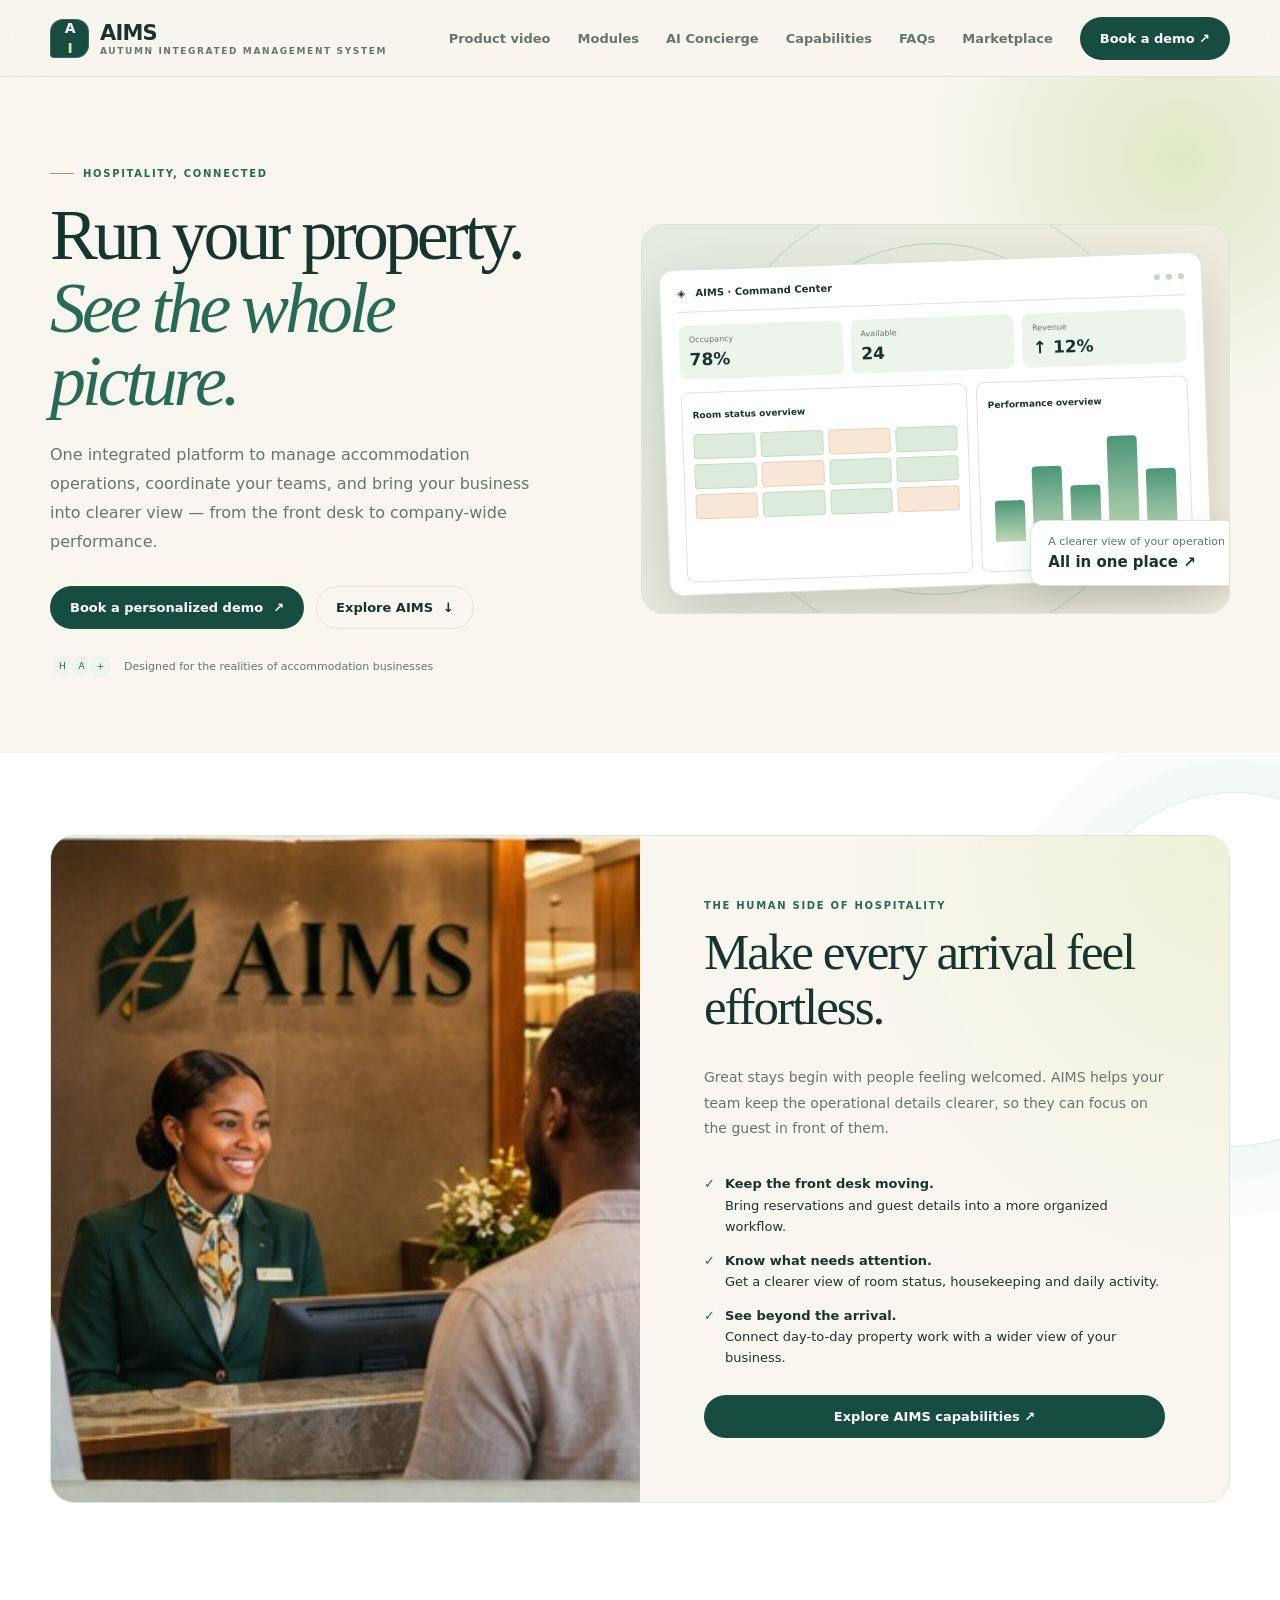
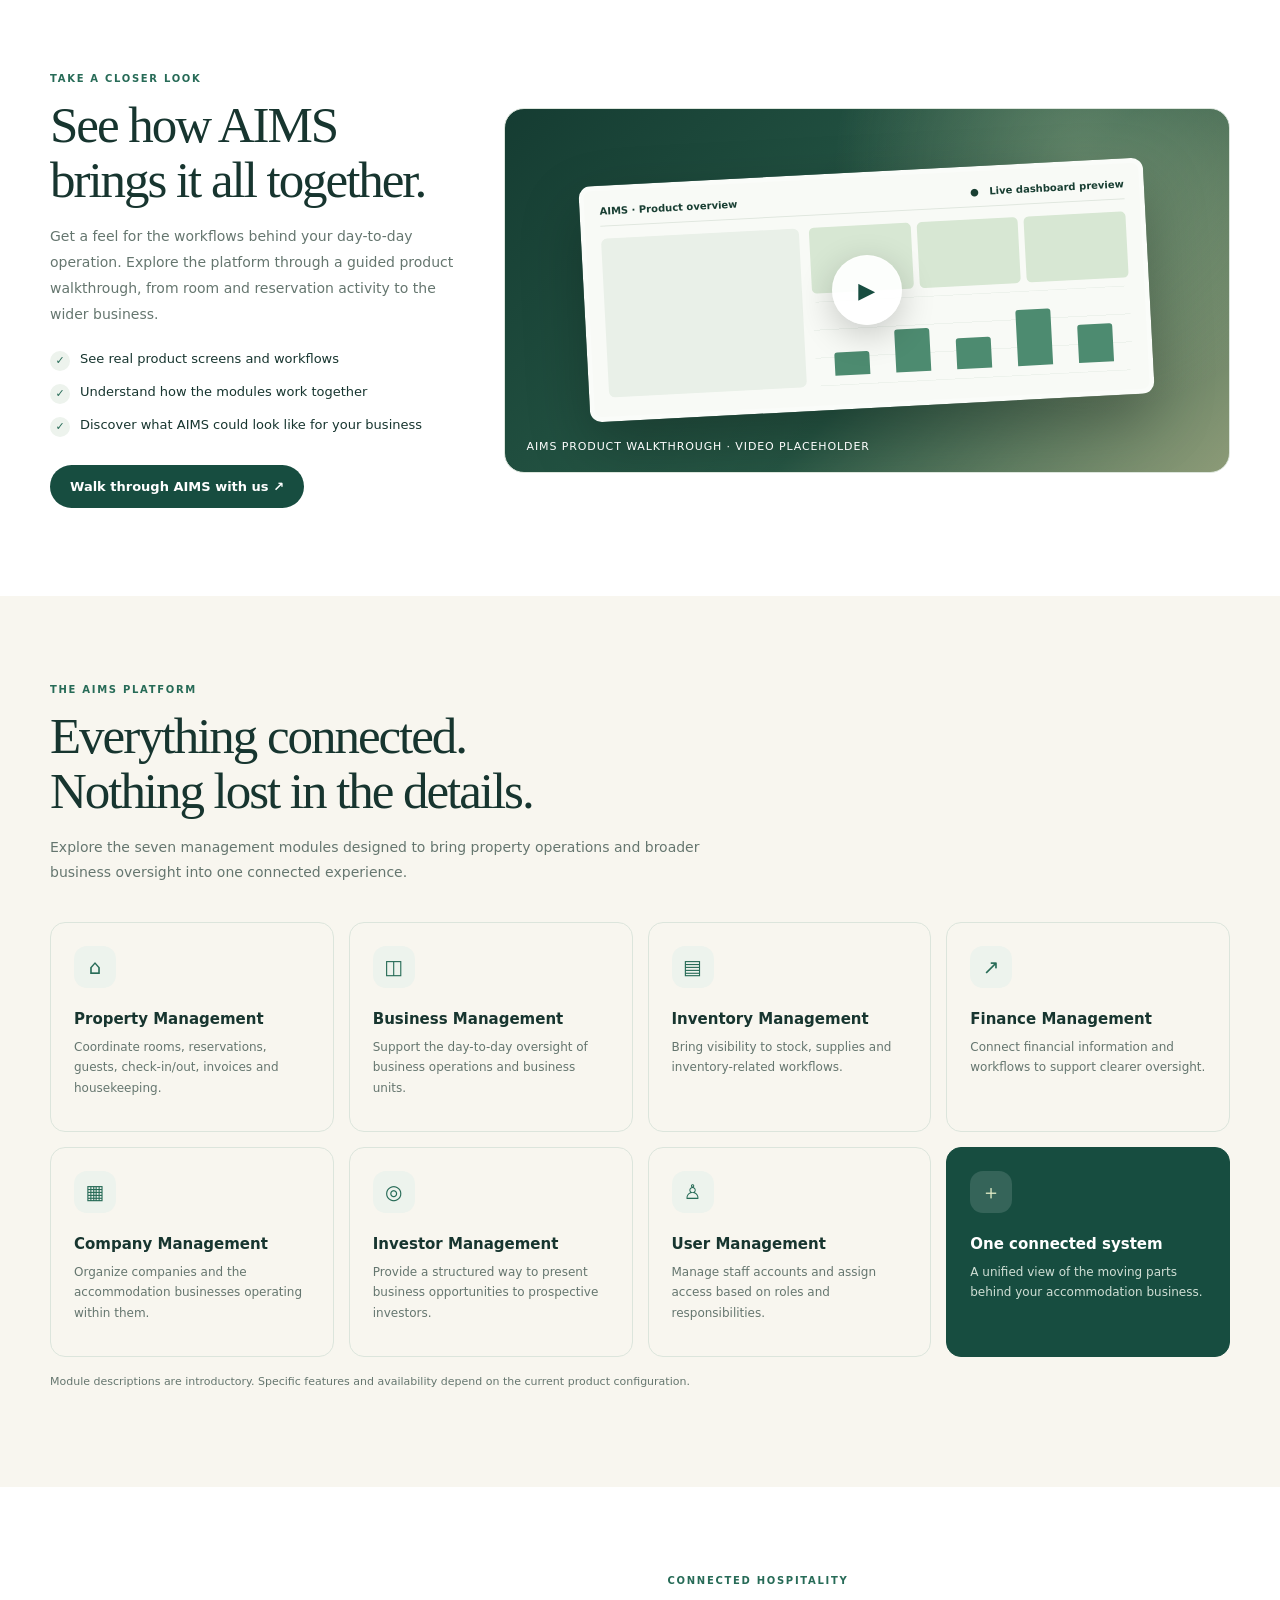
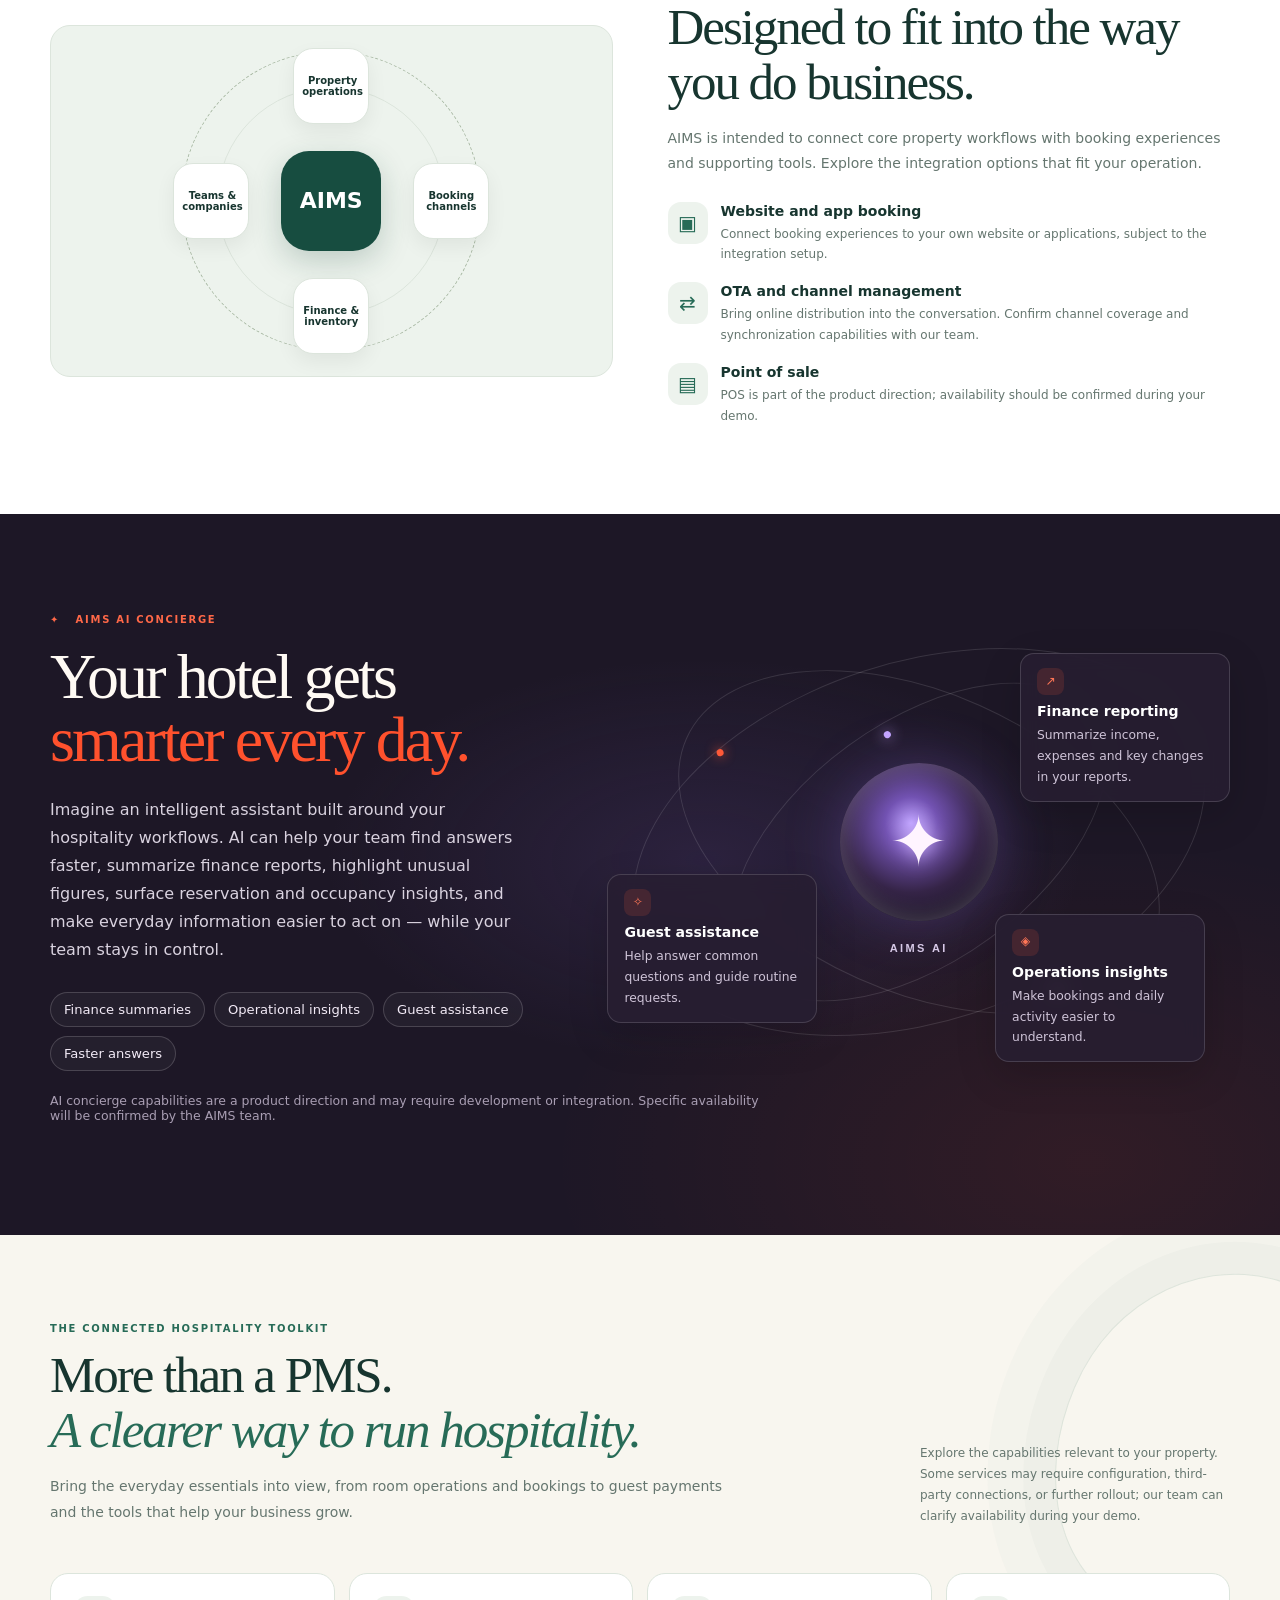
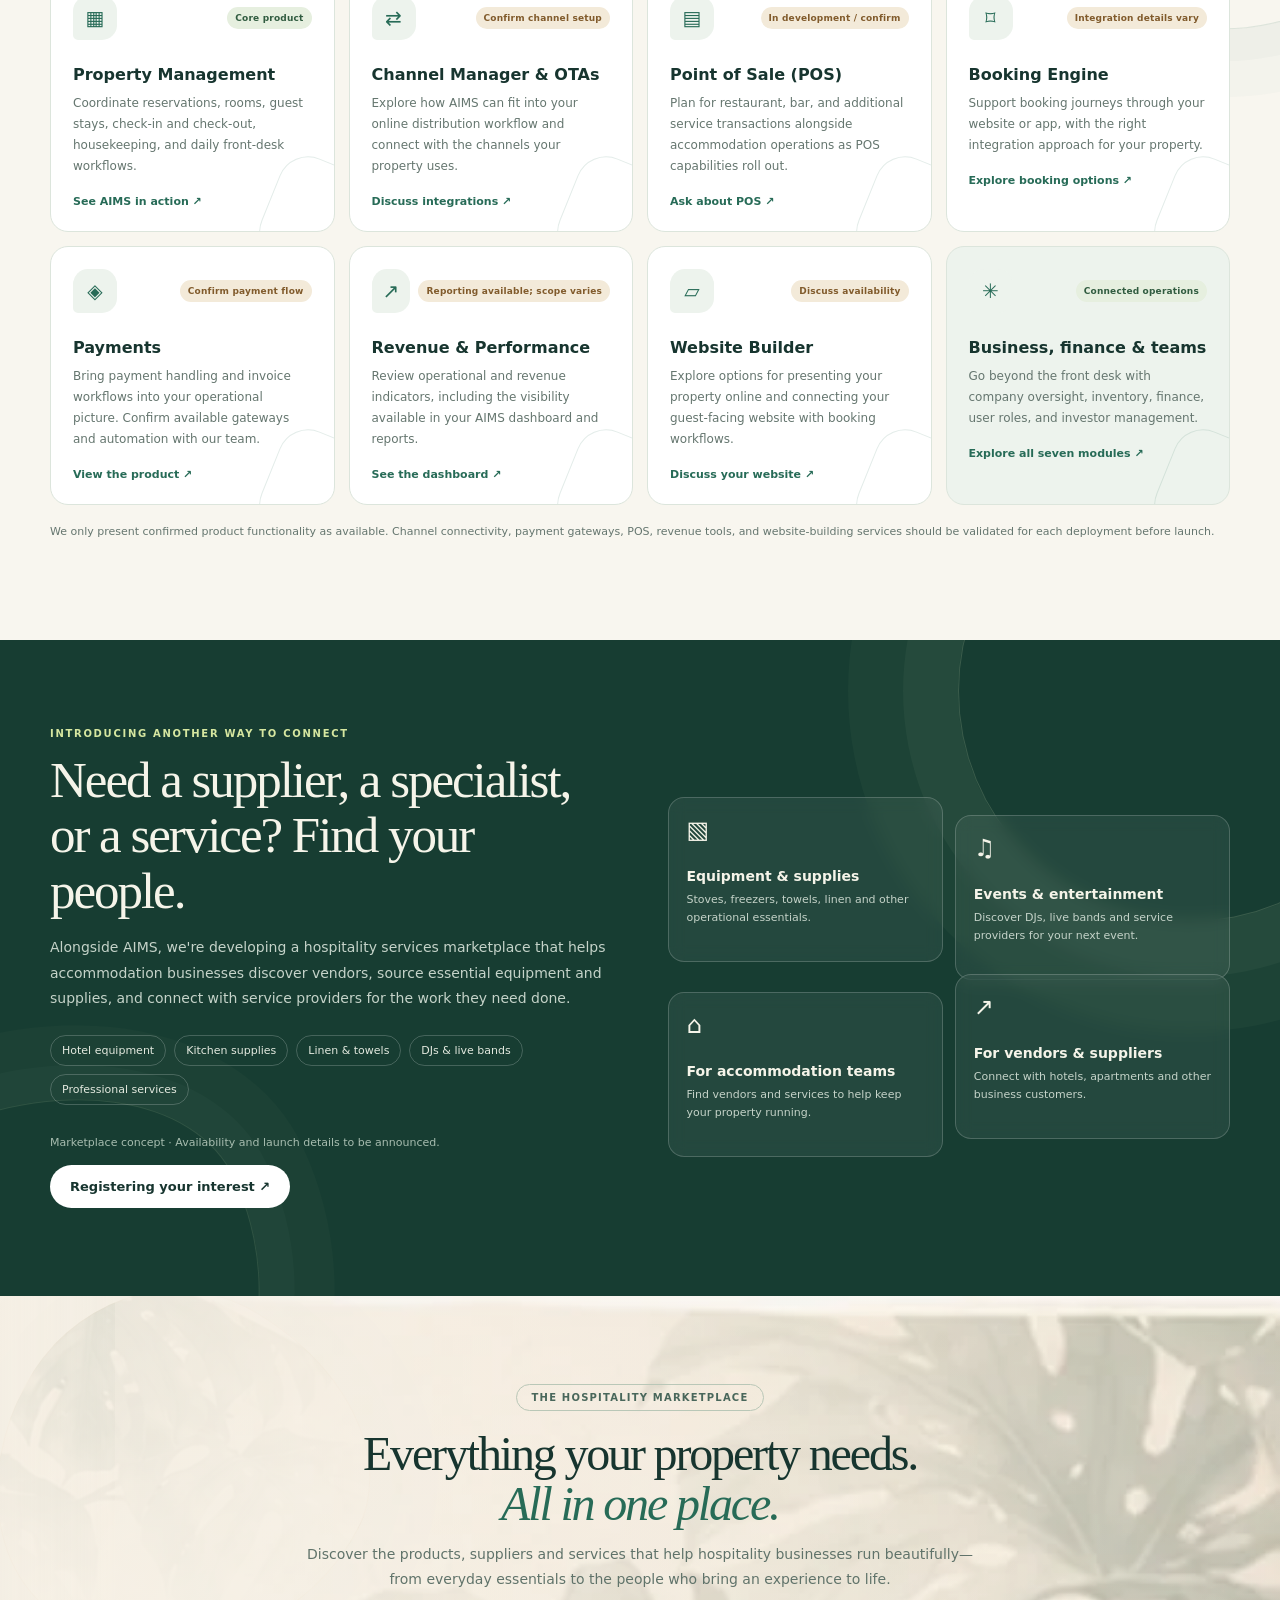
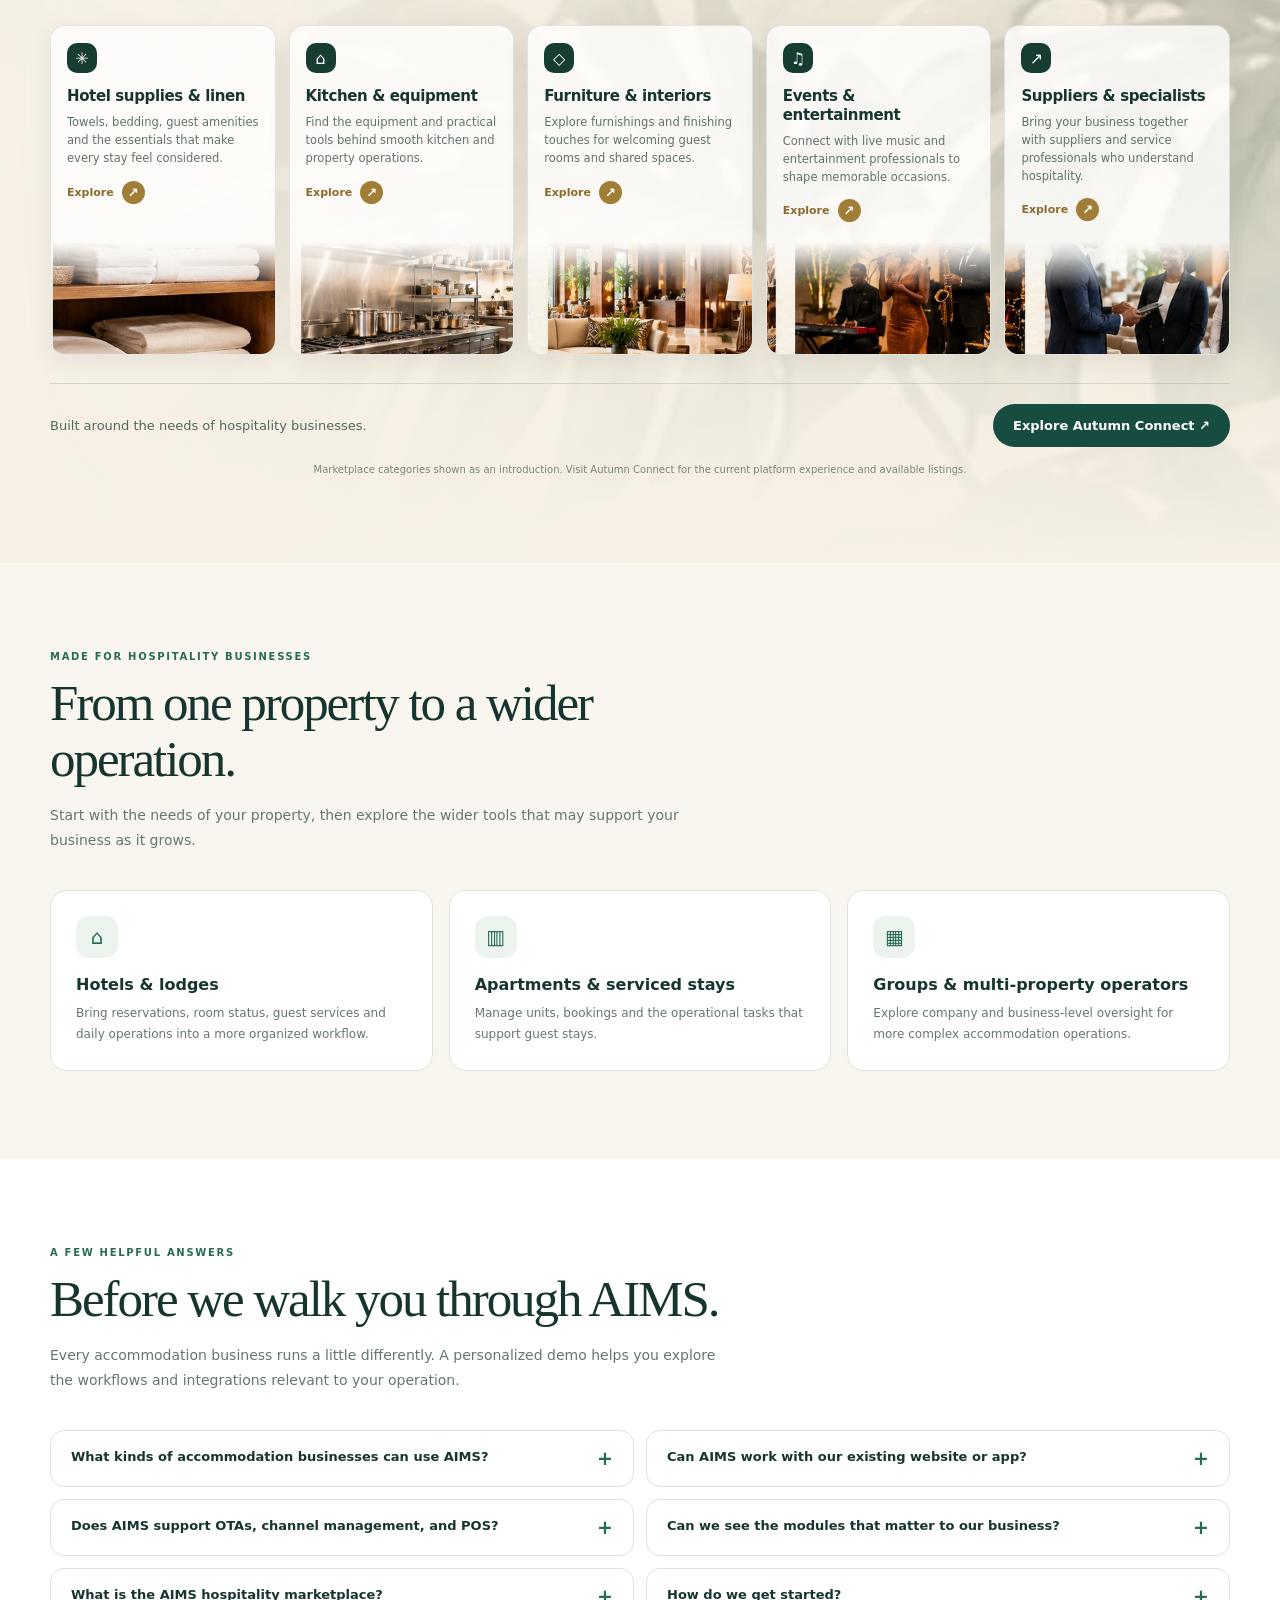
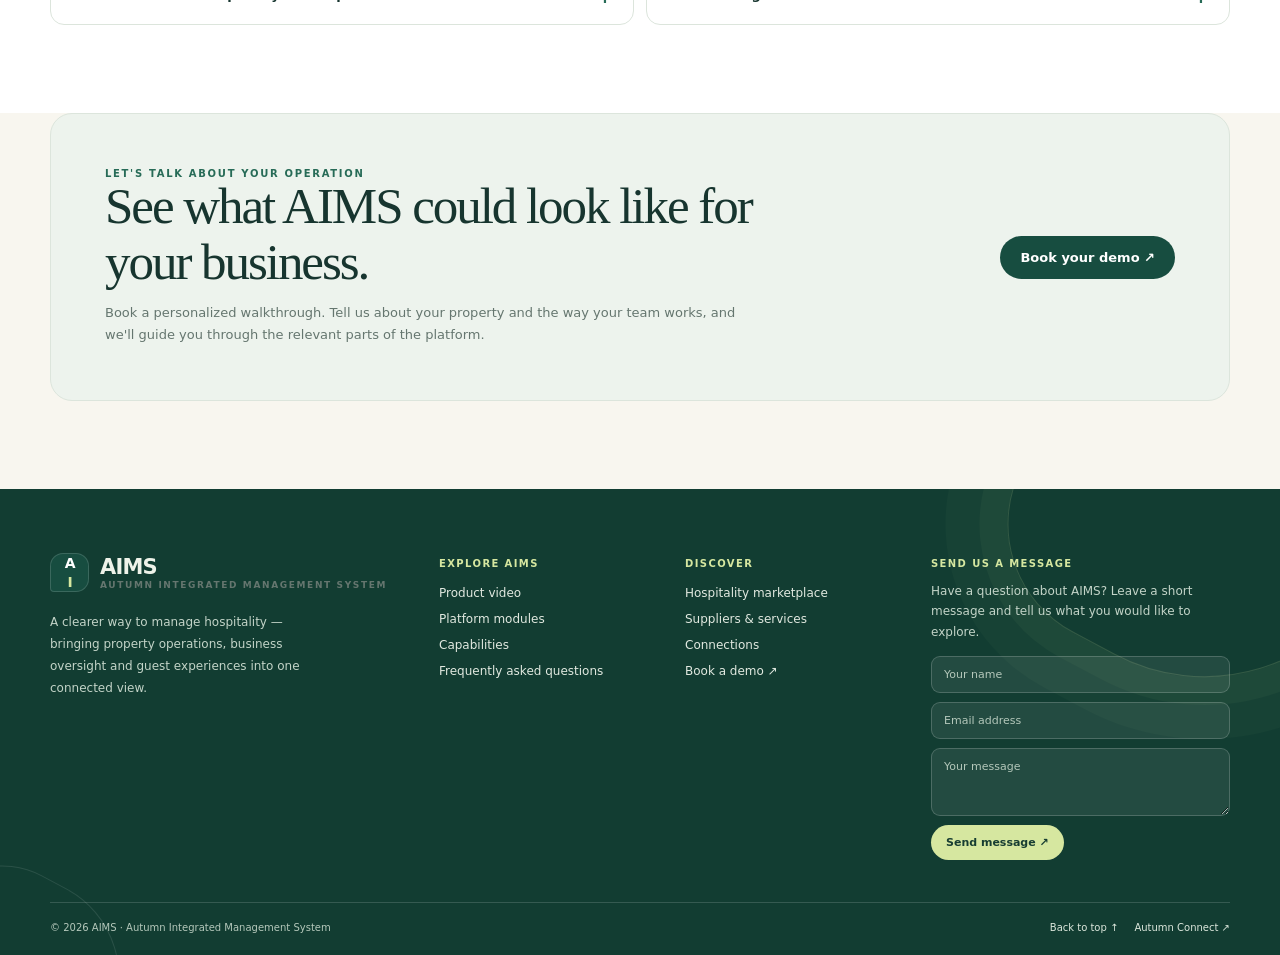
==== commit 9307b61d: "feat: modify original-single-file-preview.html" ====
--- a/original-single-file-preview.html
+++ b/original-single-file-preview.html
@@ -254,6 +254,31 @@
 @media(max-width:900px){.footer-main{grid-template-columns:1fr 1fr;gap:32px}.footer-brand-column{grid-column:1/-1}.footer-brand-copy{max-width:420px}}
 @media(max-width:560px){.footer{padding-top:46px}.footer-main{grid-template-columns:1fr 1fr;gap:28px 20px}.footer-brand-column,.footer-contact-column{grid-column:1/-1}.footer-bottom{align-items:flex-start;flex-direction:column}.footer-nav{gap:10px}}
 
+
+/* RESTORED FRONT-DESK SECTION — styling is grouped here for easy future edits. */
+/* Added: human-centred front-desk section and larger horizontal capability cards */
+.hospitality-story { padding:82px 0; background:var(--surface); }
+.story-panel { display:grid; grid-template-columns:1fr 1fr; min-height:410px; overflow:hidden; border-radius:24px; border:1px solid var(--line); background:var(--paper); }
+.story-image { min-height:410px; position:relative; background-image:linear-gradient(90deg,rgba(16,43,34,.06),rgba(16,43,34,.02)),url('[data-uri]'); background-size:auto 100%; background-repeat:no-repeat; background-position:center; background-color:#e9e1d2; }
+.story-image:after { content:""; position:absolute; inset:0; background:linear-gradient(0deg,rgba(15,43,34,.22),transparent 55%); }
+.story-copy { padding:clamp(30px,5vw,65px); display:flex; flex-direction:column; justify-content:center; background:radial-gradient(ellipse at 100% 0%,rgba(214,231,160,.32),transparent 46%),var(--paper); }
+.story-copy h2 { max-width:480px; }
+.story-copy p { color:var(--muted); line-height:1.85; font-size:14px; }
+.story-points { display:grid; gap:12px; margin:17px 0 26px; }
+.story-point { display:flex; gap:10px; align-items:flex-start; font-size:13px; line-height:1.65; }
+.story-point span { color:var(--green-bright); font-weight:900; }
+.capability-carousel-wrap { position:relative; }
+.capability-carousel { display:flex; gap:20px; overflow-x:auto; padding:5px 3px 22px; scroll-snap-type:x mandatory; scrollbar-width:thin; scrollbar-color:#a7bba8 transparent; }
+.capability-carousel .capability-card { flex:0 0 340px; min-height:290px; padding:27px; scroll-snap-align:start; display:flex; flex-direction:column; }
+.capability-carousel .capability-card p { font-size:13px; max-width:290px; }
+.capability-carousel .capability-card h3 { font-size:19px; }
+.capability-carousel .capability-link { margin-top:auto; padding-top:22px; }
+.carousel-controls { display:flex; justify-content:flex-end; gap:9px; margin:-4px 2px 15px; }
+.carousel-controls button { width:42px; height:42px; border:1px solid var(--line); border-radius:50%; background:var(--surface); color:var(--ink); font-size:20px; }
+@media(max-width:900px){ .story-panel{grid-template-columns:1fr;} .story-image{min-height:300px;} .capability-carousel .capability-card{flex-basis:310px;} }
+@media(max-width:650px){ .hospitality-story{padding:58px 0;} .story-image{min-height:240px;} .story-copy{padding:26px;} .capability-carousel{gap:13px;} .capability-carousel .capability-card{flex-basis:82vw; min-height:280px; padding:23px;} }
+
+
 </style>
 </head>
 <body>
@@ -290,6 +315,14 @@
     </div>
   </div>
 </section>
+<!-- RESTORED SECTION: FRONT DESK / WOMAN WELCOMING GUESTS. Search for "RESTORED FRONT-DESK SECTION" to jump here. -->
+<section class="hospitality-story section-shape" id="front-desk">
+  <div class="wrap story-panel reveal">
+    <div class="story-image" role="img" aria-label="A hotel receptionist warmly welcoming guests at the AIMS front desk"></div>
+    <div class="story-copy"><div class="kicker">The human side of hospitality</div><h2>Make every arrival feel effortless.</h2><p>Great stays begin with people feeling welcomed. AIMS helps your team keep the operational details clearer, so they can focus on the guest in front of them.</p><div class="story-points"><div class="story-point"><span>✓</span><div><strong>Keep the front desk moving.</strong><br>Bring reservations and guest details into a more organized workflow.</div></div><div class="story-point"><span>✓</span><div><strong>Know what needs attention.</strong><br>Get a clearer view of room status, housekeeping and daily activity.</div></div><div class="story-point"><span>✓</span><div><strong>See beyond the arrival.</strong><br>Connect day-to-day property work with a wider view of your business.</div></div></div><a class="btn btn-primary" href="#capabilities">Explore AIMS capabilities ↗</a></div>
+  </div>
+</section>
+
 <section class="section section-white" id="platform">
   <div class="wrap video-wrap">
     <div class="video-copy"><div class="kicker">Take a closer look</div><h2>See how AIMS brings it all together.</h2><p>Get a feel for the workflows behind your day-to-day operation. Explore the platform through a guided product walkthrough, from room and reservation activity to the wider business.</p>
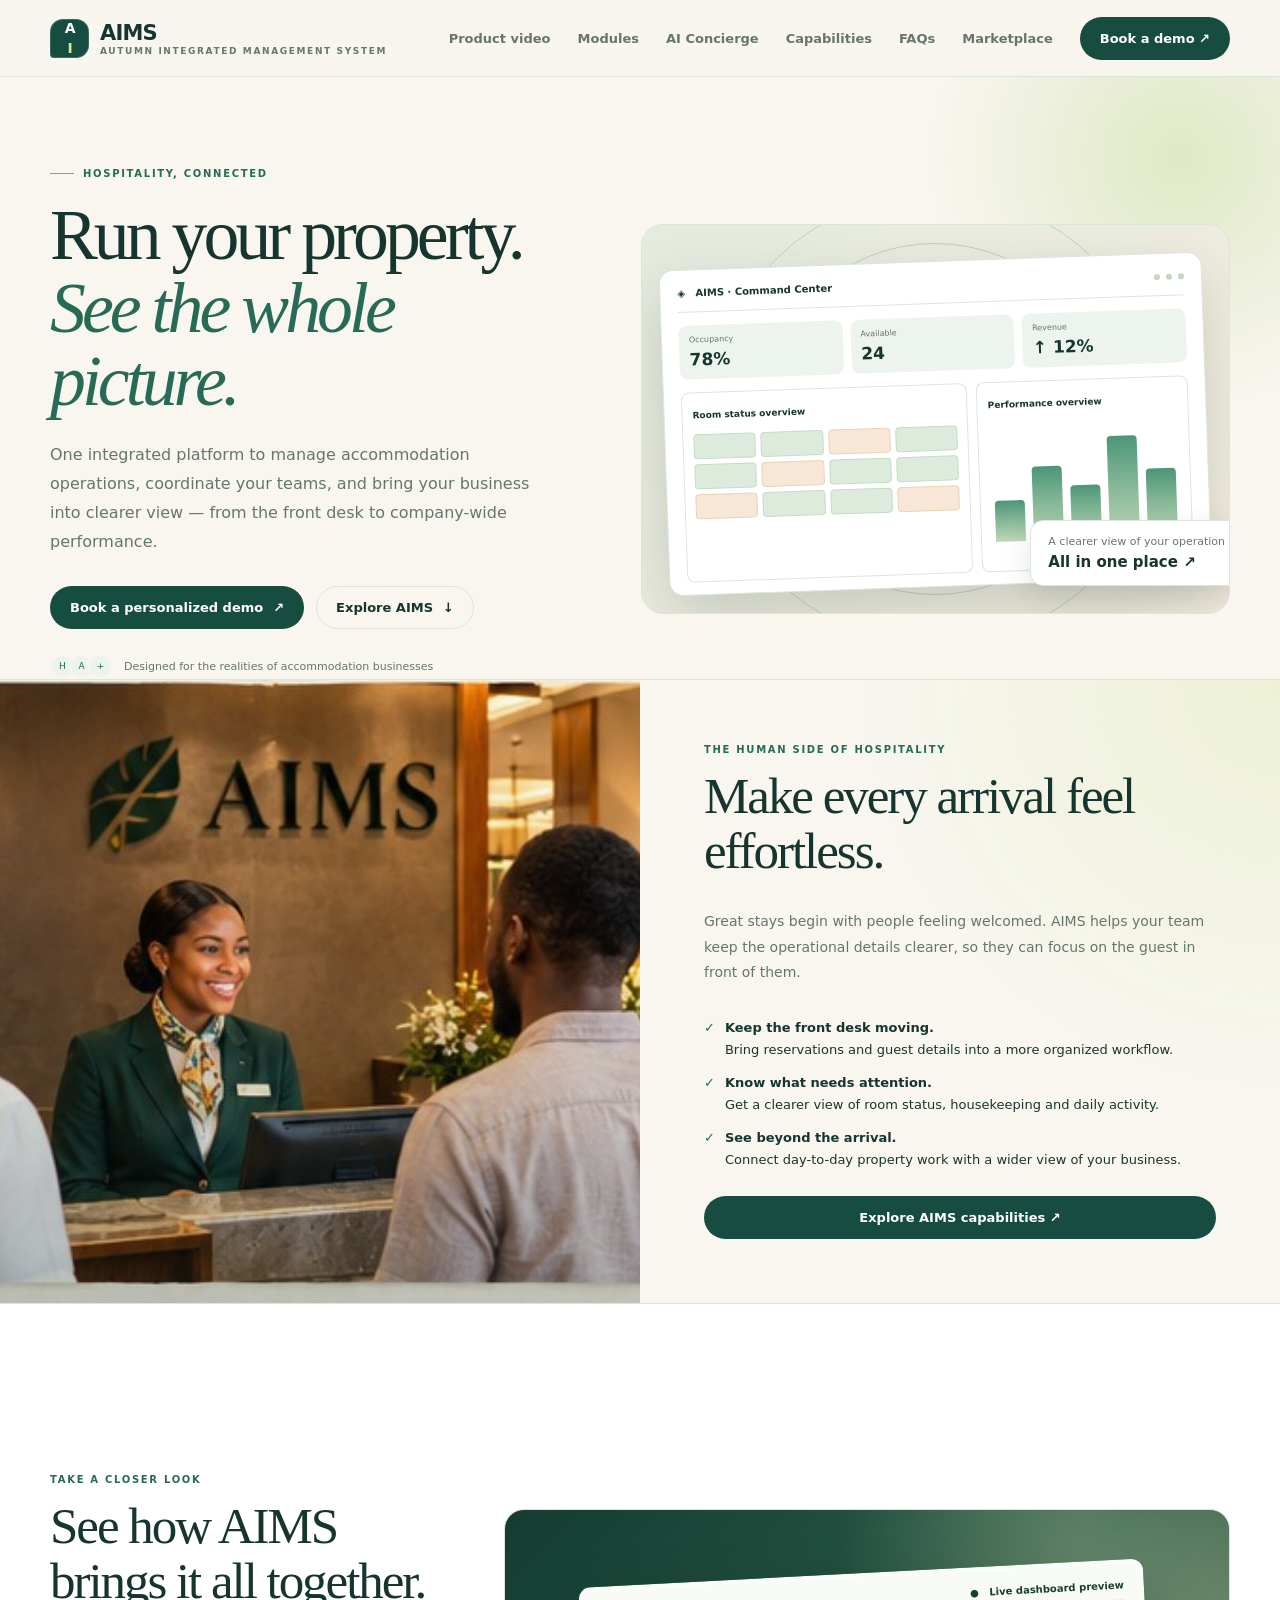
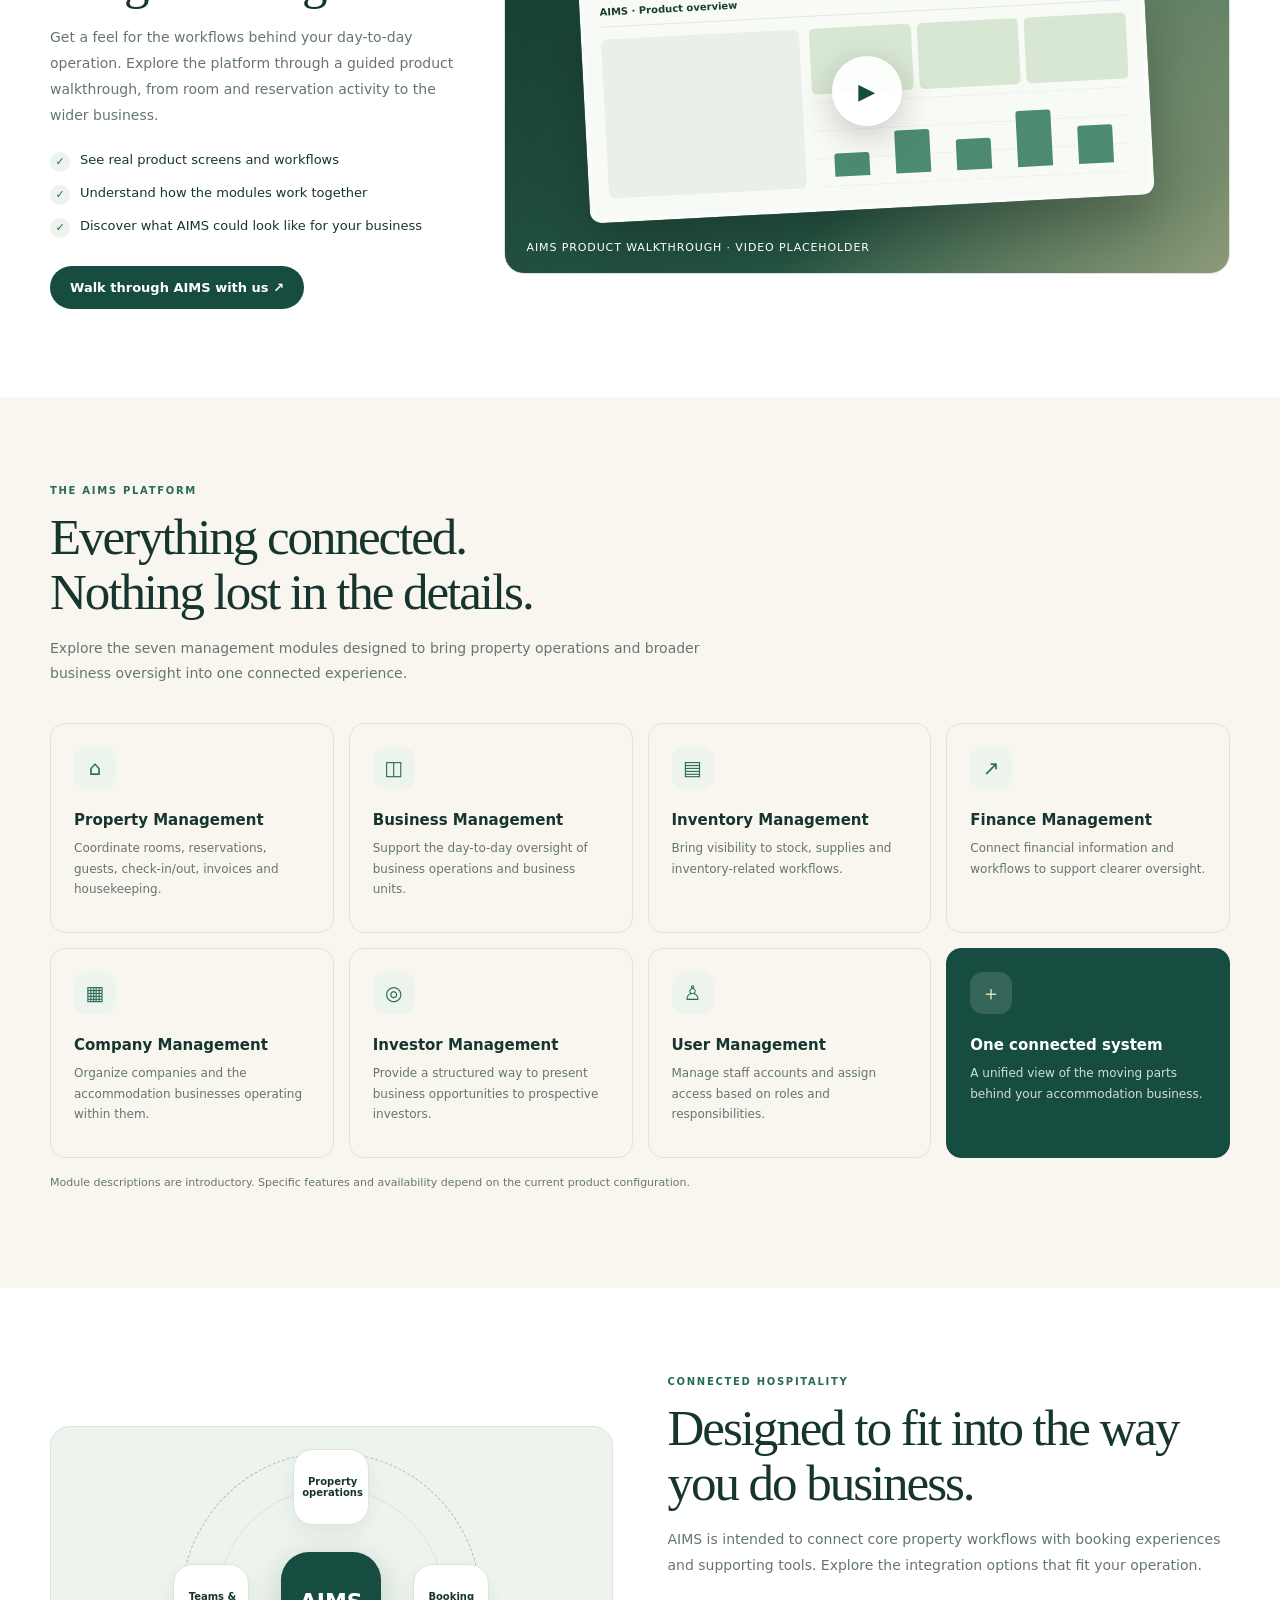
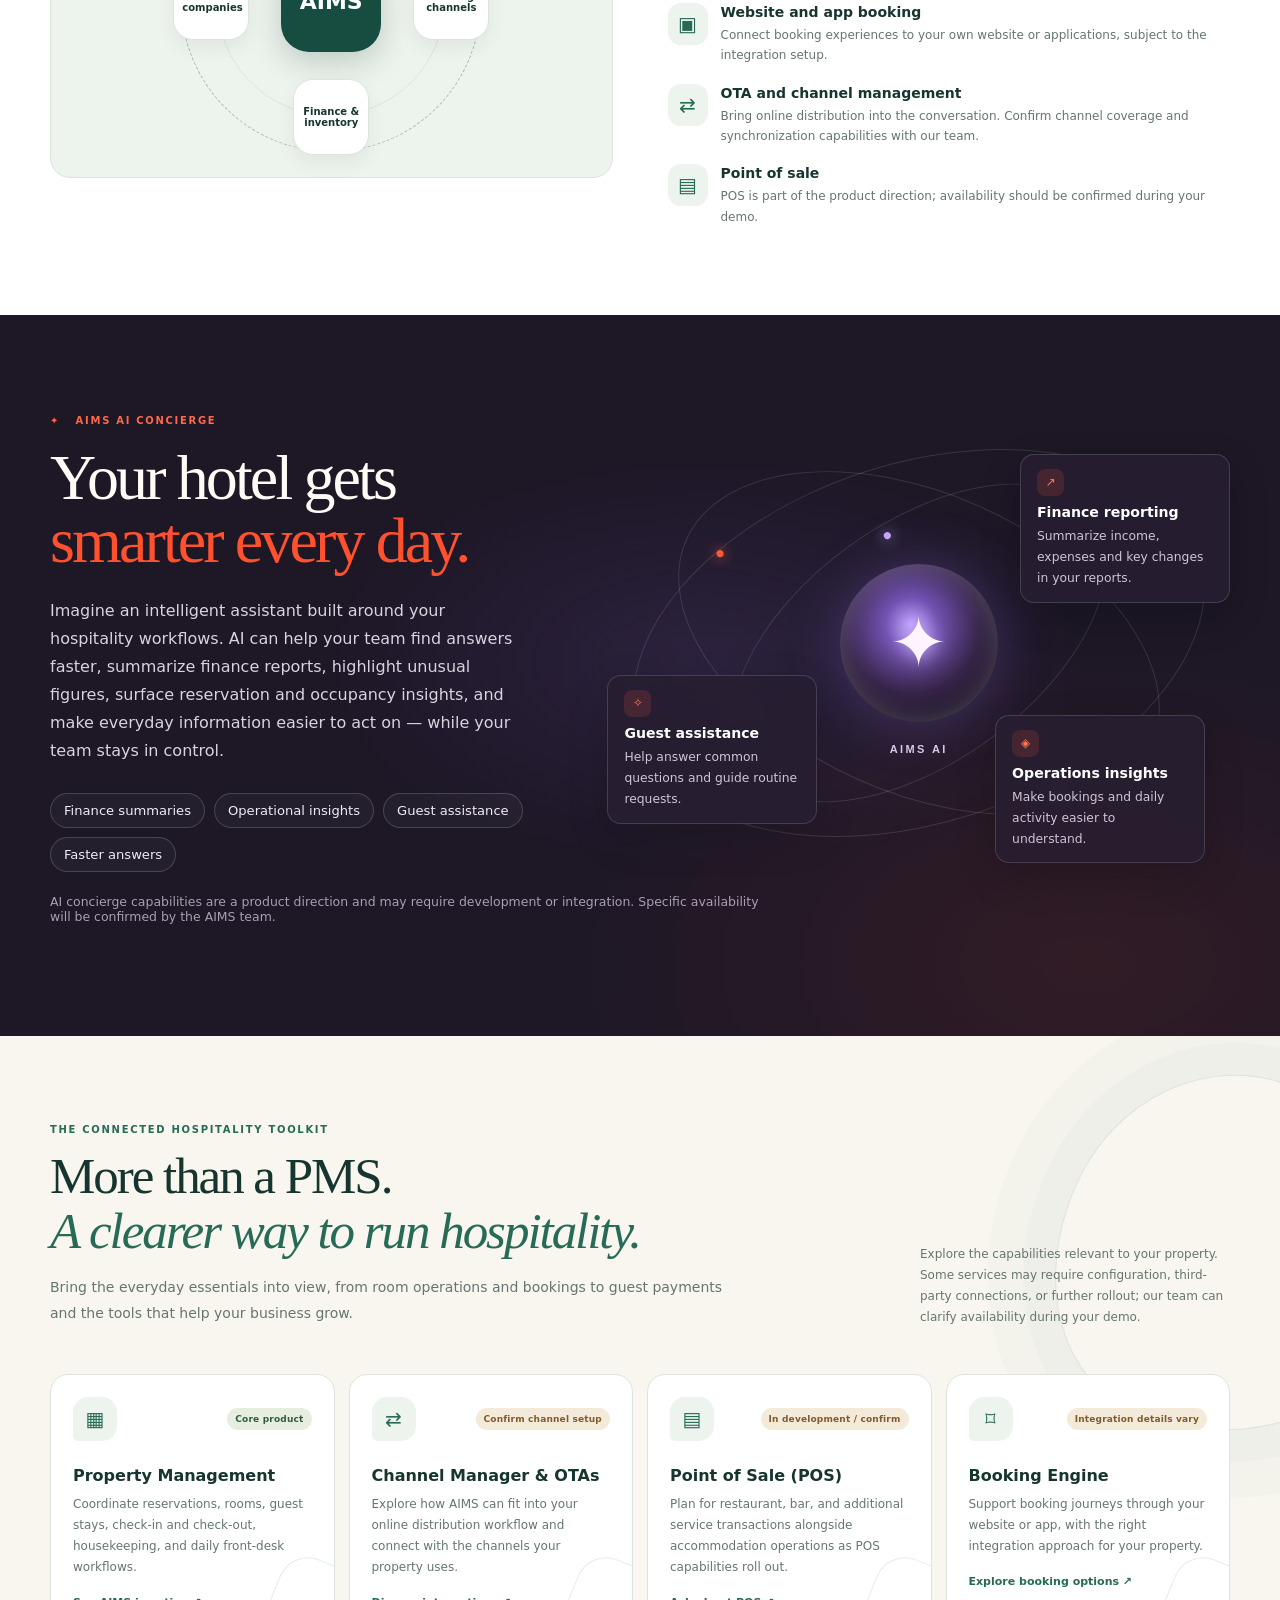
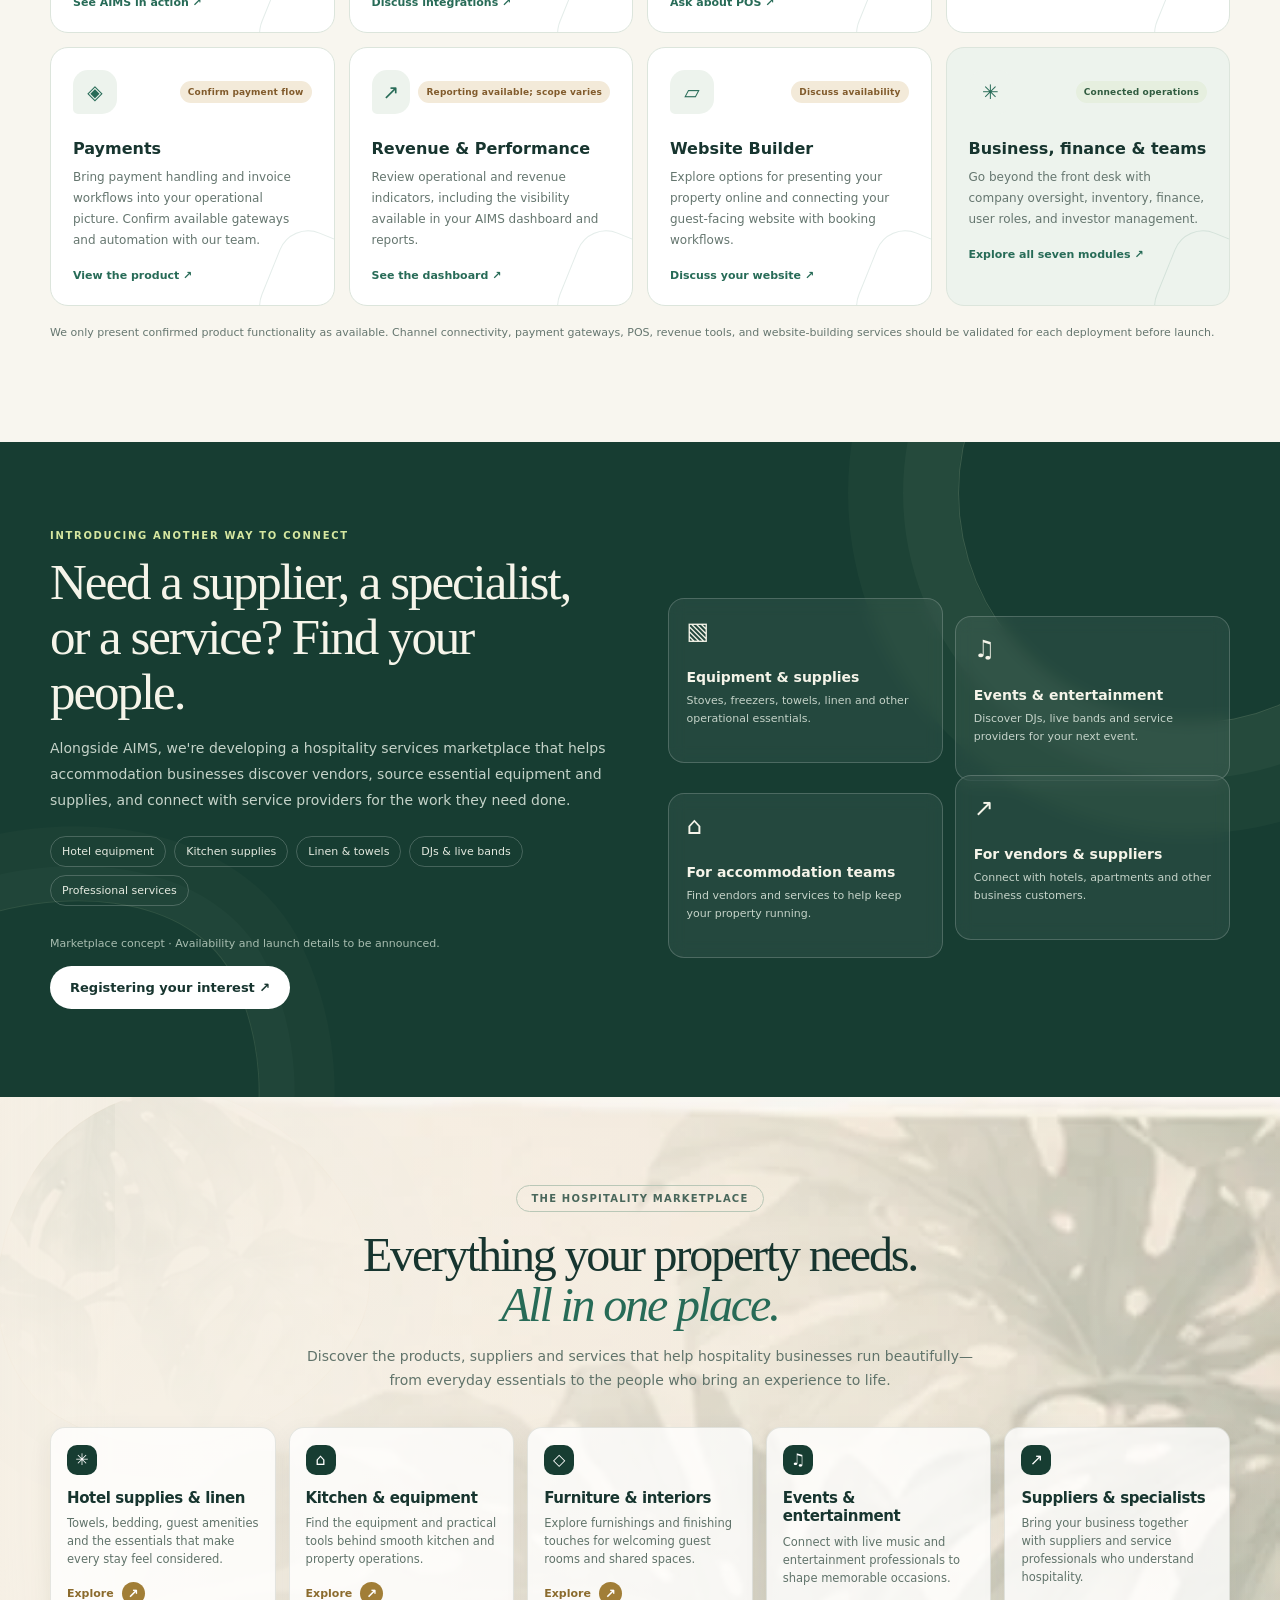
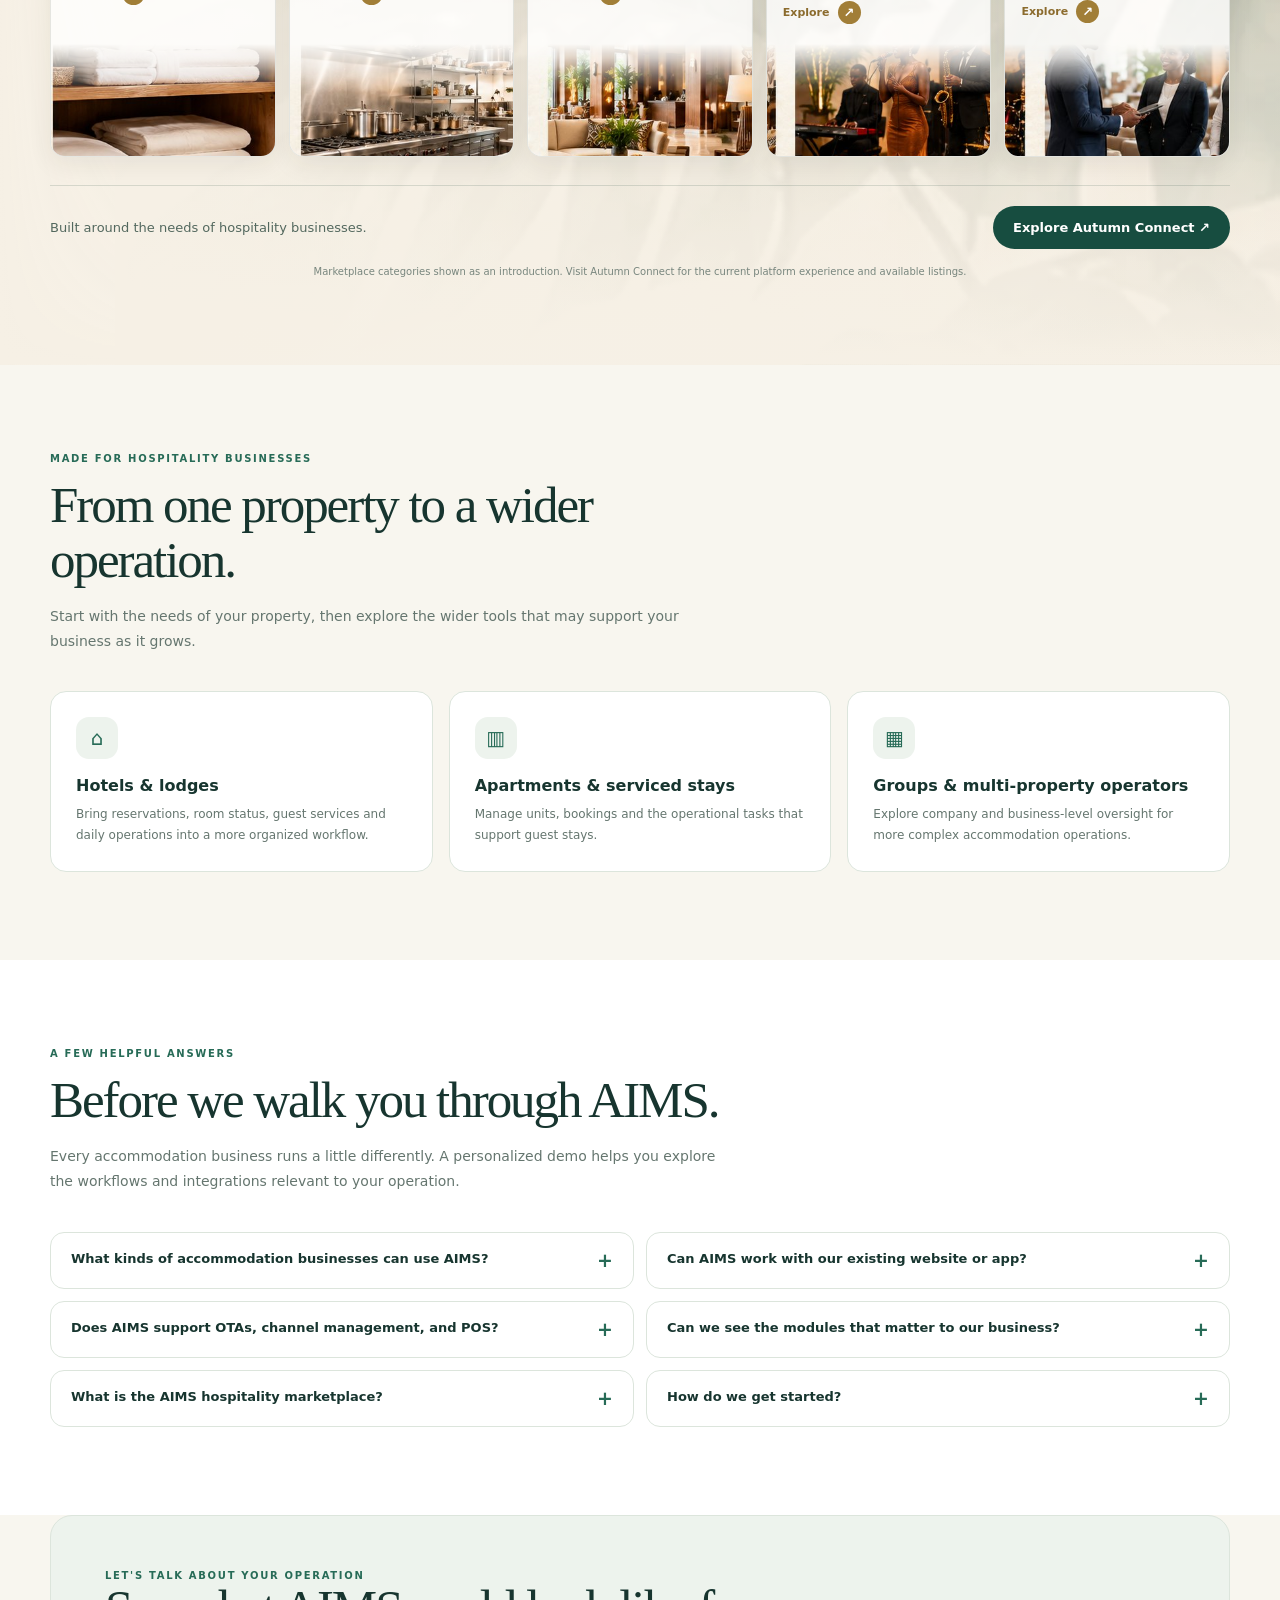
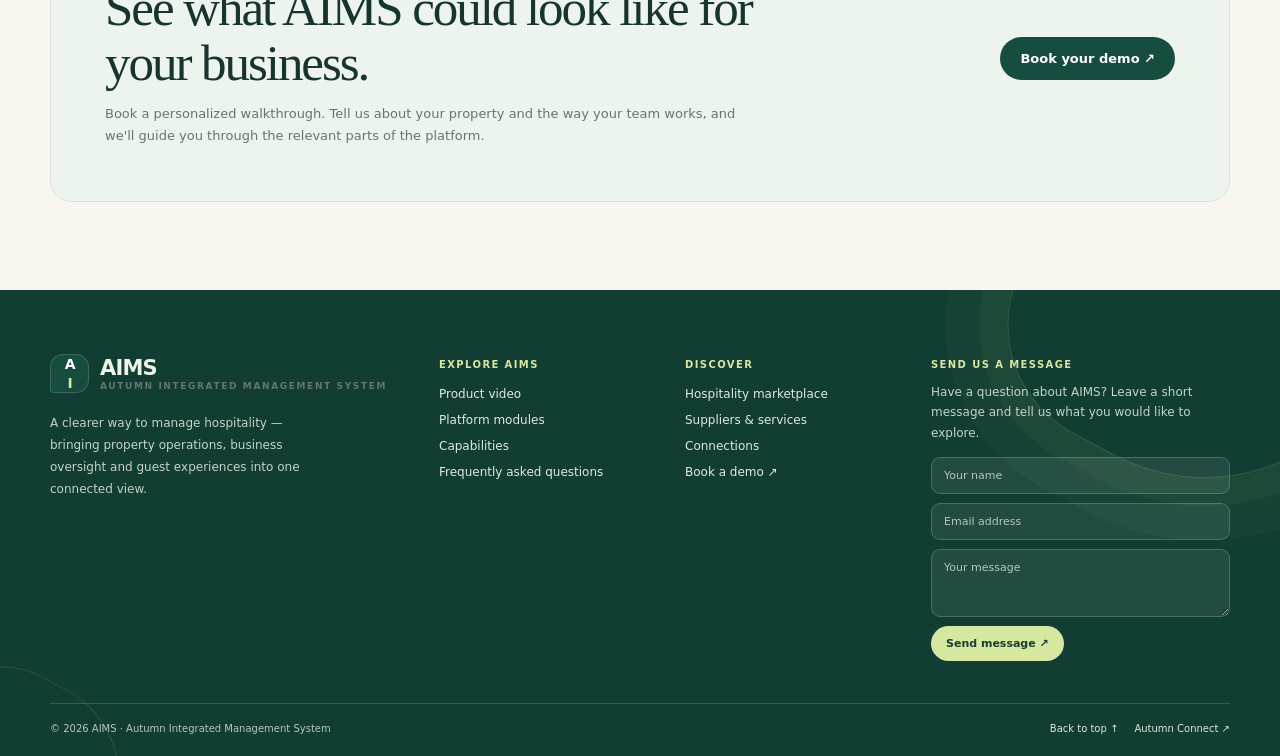
==== commit c240b759: "feat:modify original-single-file-preview.html" ====
--- a/original-single-file-preview.html
+++ b/original-single-file-preview.html
@@ -258,6 +258,9 @@
 /* RESTORED FRONT-DESK SECTION — styling is grouped here for easy future edits. */
 /* Added: human-centred front-desk section and larger horizontal capability cards */
 .hospitality-story { padding:82px 0; background:var(--surface); }
+/* FULL-WIDTH FRONT-DESK SECTION — extend this section edge-to-edge across the viewport. */
+.hospitality-story .wrap { width:100%; max-width:none; padding-left:0; padding-right:0; }
+.hospitality-story .story-panel { border-radius:0; border-left:0; border-right:0; }
 .story-panel { display:grid; grid-template-columns:1fr 1fr; min-height:410px; overflow:hidden; border-radius:24px; border:1px solid var(--line); background:var(--paper); }
 .story-image { min-height:410px; position:relative; background-image:linear-gradient(90deg,rgba(16,43,34,.06),rgba(16,43,34,.02)),url('[data-uri]'); background-size:auto 100%; background-repeat:no-repeat; background-position:center; background-color:#e9e1d2; }
 .story-image:after { content:""; position:absolute; inset:0; background:linear-gradient(0deg,rgba(15,43,34,.22),transparent 55%); }
@@ -278,6 +281,11 @@
 @media(max-width:900px){ .story-panel{grid-template-columns:1fr;} .story-image{min-height:300px;} .capability-carousel .capability-card{flex-basis:310px;} }
 @media(max-width:650px){ .hospitality-story{padding:58px 0;} .story-image{min-height:240px;} .story-copy{padding:26px;} .capability-carousel{gap:13px;} .capability-carousel .capability-card{flex-basis:82vw; min-height:280px; padding:23px;} }
 
+
+/* EDGE-TO-EDGE JOIN: remove the gap between the hero and front-desk sections. */
+.hero { padding-bottom:0; }
+.hospitality-story { padding-top:0; }
+@media(max-width:650px){ .hero { padding-bottom:0; } .hospitality-story { padding-top:0; } }
 
 </style>
 </head>
